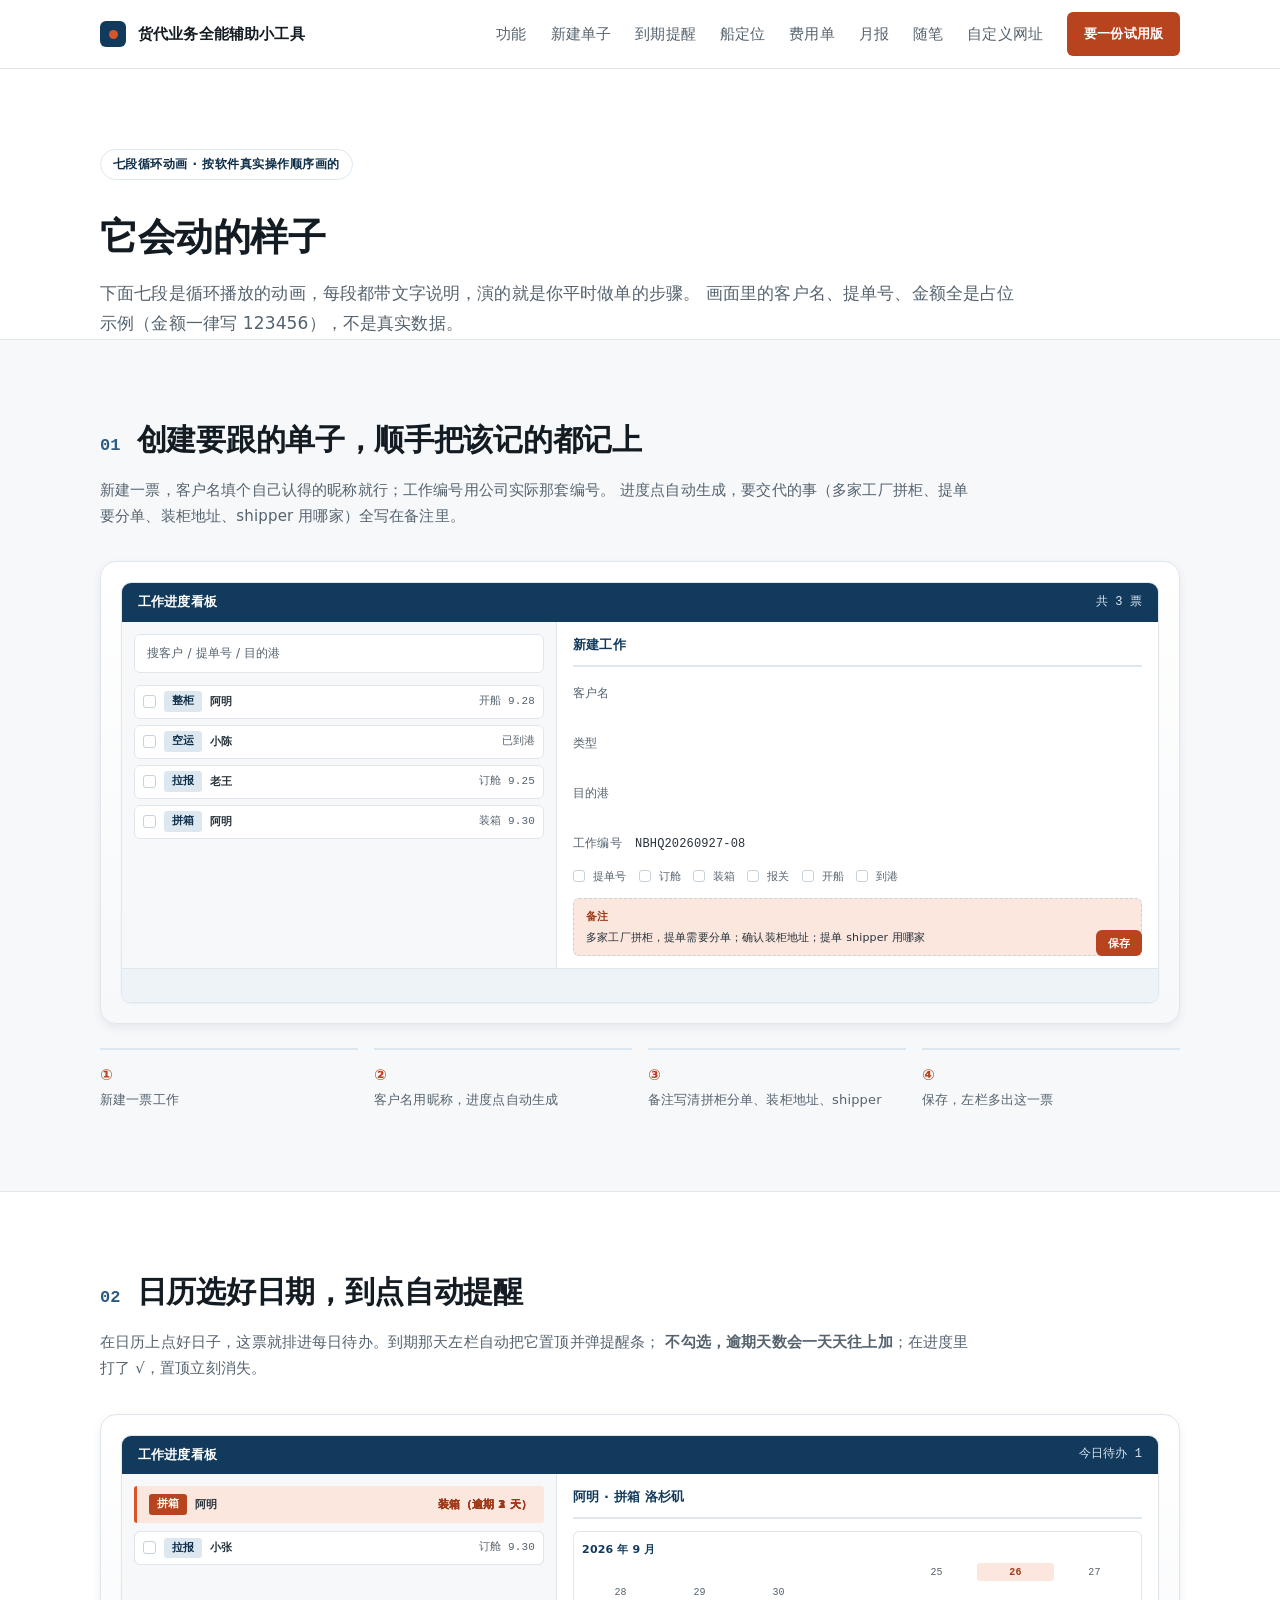
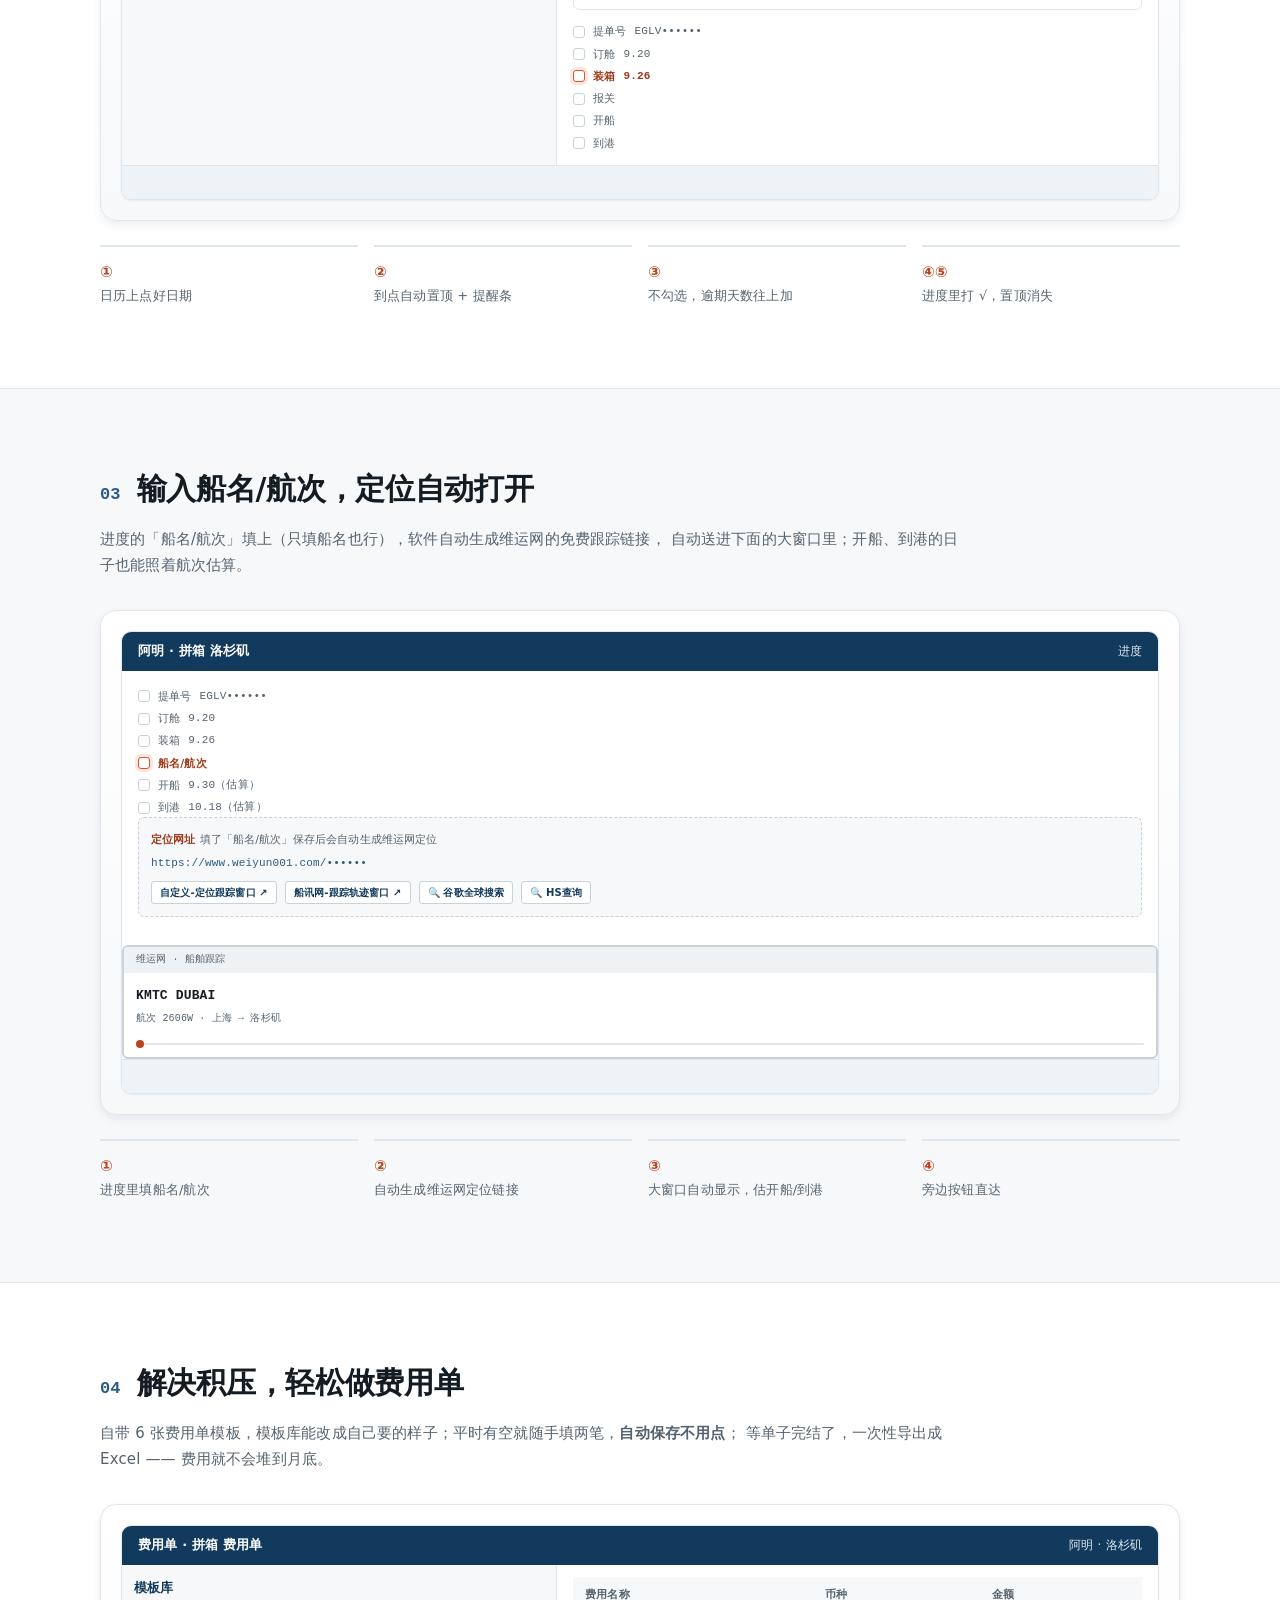
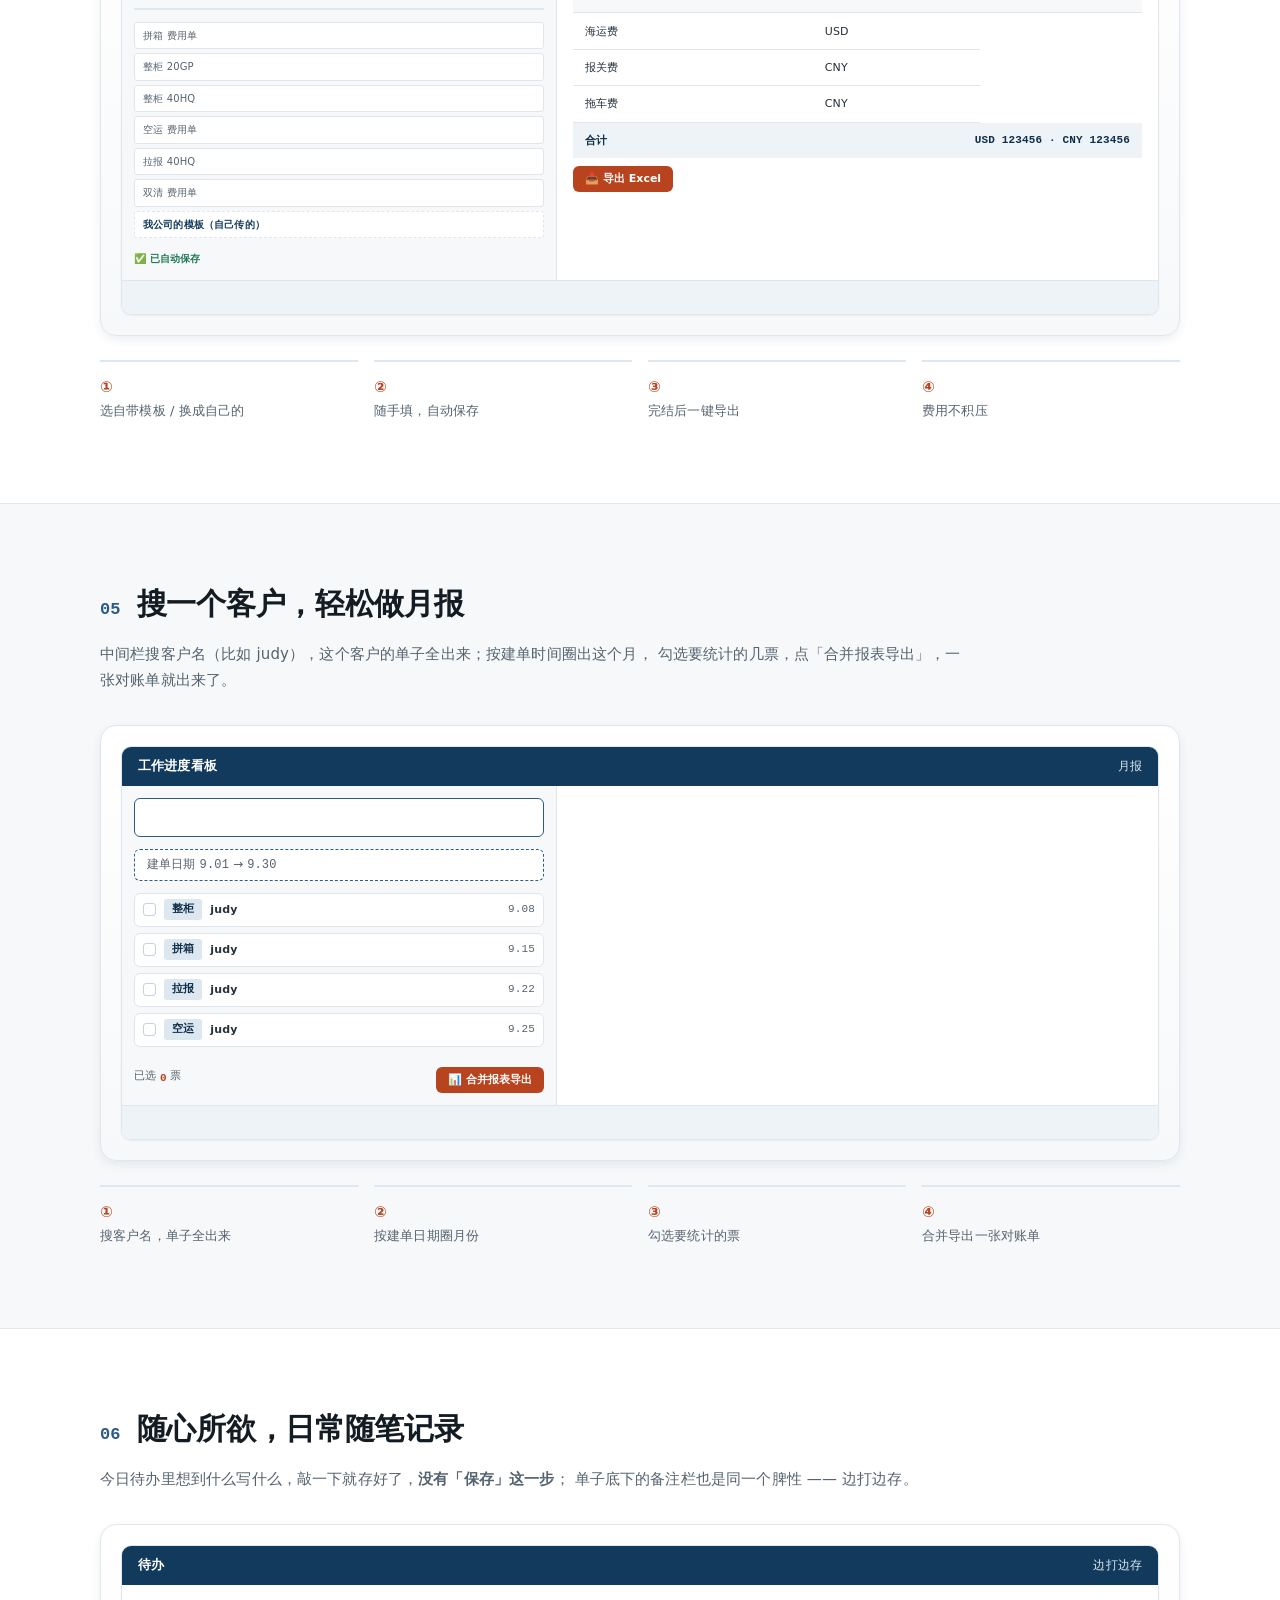
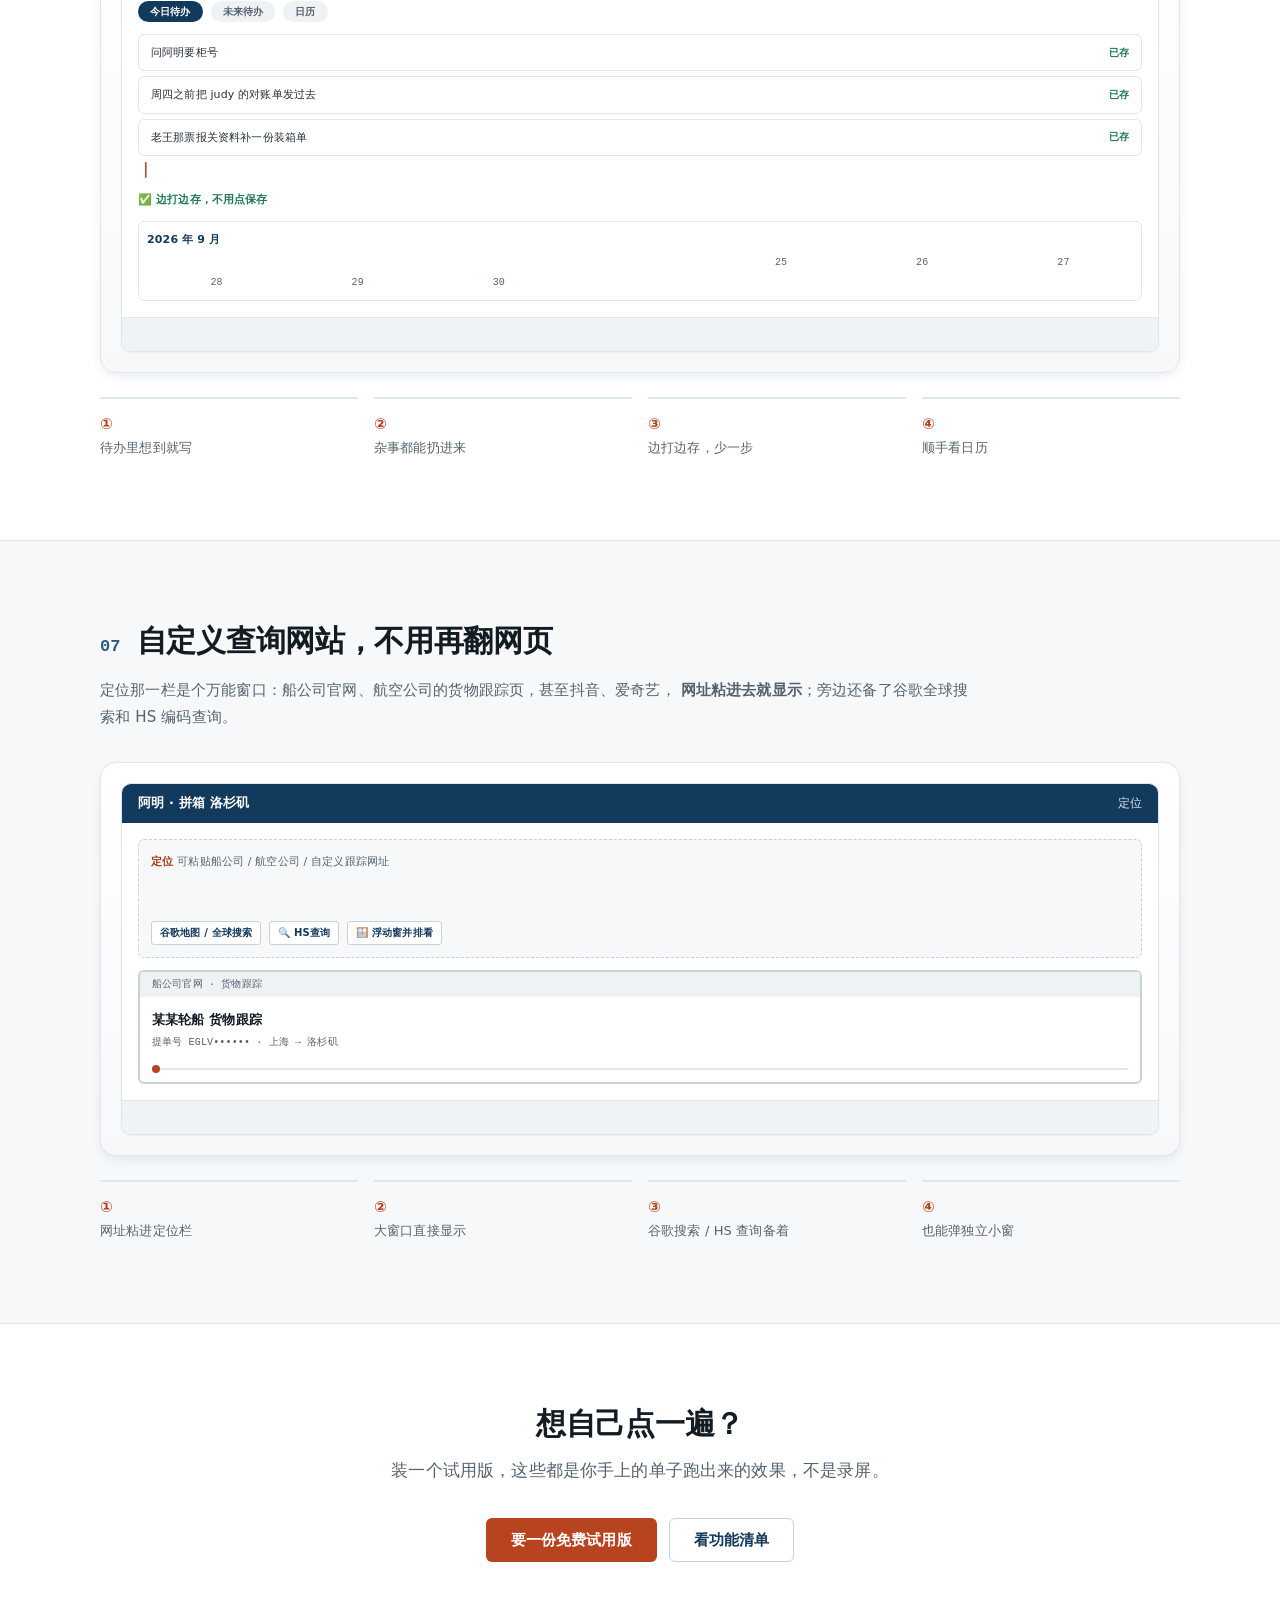
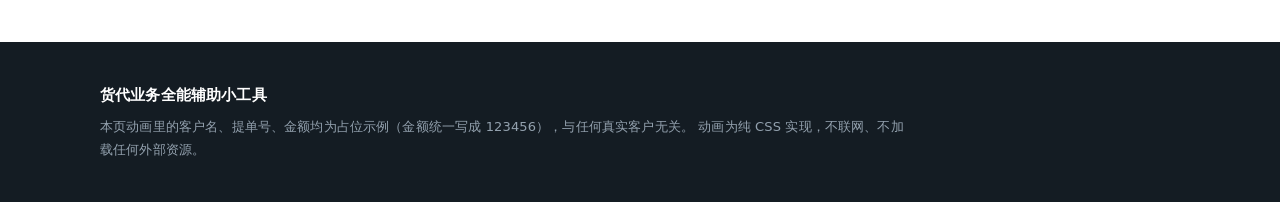
==== demos.html @ 2e8fee29 "deploy: 更新宣传官网" ====
<!DOCTYPE html>
<html lang="zh-CN">
<head>
<meta charset="UTF-8">
<meta name="viewport" content="width=device-width, initial-scale=1">
<title>动态演示 — 货代业务全能辅助小工具</title>
<meta name="description" content="七段循环动画演示：新建单子与备注、日历到期提醒与置顶打钩、船舶定位、费用单与模板库、按客户做月报对账单、日常随笔待办、自定义查询网址。">
<link rel="icon" href="data:image/svg+xml,%3Csvg xmlns='http://www.w3.org/2000/svg' viewBox='0 0 32 32'%3E%3Crect width='32' height='32' rx='7' fill='%23123A5C'/%3E%3Ccircle cx='16' cy='16' r='5' fill='%23D8552B'/%3E%3C/svg%3E">
<link rel="stylesheet" href="./assets/style.css">
<link rel="stylesheet" href="./assets/demos.css">
</head>
<body>

<a class="skip-link" href="#main">跳到主要内容</a>

<header class="topbar">
  <div class="wrap topbar__inner">
    <a class="brand" href="./index.html">
      <span class="brand__mark" aria-hidden="true"></span>
      <span class="brand__name">货代业务全能辅助小工具</span>
    </a>
    <nav class="nav" aria-label="页面导航">
      <a href="./index.html#features">功能</a>
      <a href="#d1">新建单子</a>
      <a href="#d2">到期提醒</a>
      <a href="#d3">船定位</a>
      <a href="#d4">费用单</a>
      <a href="#d5">月报</a>
      <a href="#d6">随笔</a>
      <a href="#d7">自定义网址</a>
    </nav>
    <a class="btn btn--primary btn--sm" href="./index.html#contact">要一份试用版</a>
  </div>
</header>

<main id="main">

  <section class="section demo-head">
    <div class="wrap">
      <p class="eyebrow">七段循环动画 · 按软件真实操作顺序画的</p>
      <h1 class="demo-head__title">它会动的样子</h1>
      <p class="demo-head__lead">
        下面七段是循环播放的动画，每段都带文字说明，演的就是你平时做单的步骤。
        画面里的客户名、提单号、金额全是占位示例（金额一律写 123456），不是真实数据。
      </p>
    </div>
  </section>

  <!-- ============ 01 新建单子 + 备注 ============ -->
  <section class="section section--tint" id="d1">
    <div class="wrap">
      <figure class="demo">
        <figcaption class="demo__cap">
          <span class="demo__no num">01</span>
          <h2 class="demo__title">创建要跟的单子，顺手把该记的都记上</h2>
        </figcaption>
        <p class="demo__lead">
          新建一票，客户名填个自己认得的昵称就行；工作编号用公司实际那套编号。
          进度点自动生成，要交代的事（多家工厂拼柜、提单要分单、装柜地址、shipper 用哪家）全写在备注里。
        </p>

        <div class="demo__stage">
          <div class="dm">
            <div class="dm__bar"><span>工作进度看板</span><span class="dm__count num">共 3 票</span></div>
            <div class="dm__panes">
              <div class="dm__L">
                <div class="dm__search">搜客户 / 提单号 / 目的港</div>
                <ul class="dm__list">
                  <li class="rw"><span class="rw__box"></span><span class="chip chip--type">整柜</span><span class="rw__name">阿明</span><span class="rw__right">开船 9.28</span></li>
                  <li class="rw"><span class="rw__box"></span><span class="chip chip--type">空运</span><span class="rw__name">小陈</span><span class="rw__right">已到港</span></li>
                  <li class="rw"><span class="rw__box"></span><span class="chip chip--type">拉报</span><span class="rw__name">老王</span><span class="rw__right">订舱 9.25</span></li>
                  <li class="rw rw--new"><span class="rw__box"></span><span class="chip chip--type">拼箱</span><span class="rw__name">阿明</span><span class="rw__right">装箱 9.30</span></li>
                </ul>
              </div>
              <div class="dm__R">
                <div class="dm__panehead">新建工作</div>
                <div class="dm__kv"><i>客户名</i><span class="typed typed--a">阿明</span></div>
                <div class="dm__kv"><i>类型</i><span class="typed typed--b">拼箱</span></div>
                <div class="dm__kv"><i>目的港</i><span class="typed typed--c">洛杉矶</span></div>
                <div class="dm__kv"><i>工作编号</i><span class="num">NBHQ20260927-08</span></div>
                <div class="dm__stages">
                  <span class="st">提单号</span><span class="st">订舱</span><span class="st">装箱</span>
                  <span class="st">报关</span><span class="st">开船</span><span class="st">到港</span>
                </div>
                <div class="dm__remark">
                  <span class="dm__rlabel">备注</span>
                  <p class="dm__rtext">多家工厂拼柜，提单需要分单；确认装柜地址；提单 shipper 用哪家</p>
                </div>
                <button class="dm__btn dm__btn--save" type="button">保存</button>
              </div>
            </div>
            <div class="dmcap">
              <span class="dmcap__i cap-a">① 点「新建工作」，右栏出表单</span>
              <span class="dmcap__i cap-b">② 客户名填昵称就行，类型、目的港填上</span>
              <span class="dmcap__i cap-c">③ 该交代的写在备注里：拼柜要分单、装柜地址、shipper 用哪家</span>
              <span class="dmcap__i cap-d">④ 保存 → 左栏立刻多出这一票</span>
            </div>
          </div>
        </div>

        <ol class="demo__steps">
          <li><b>①</b> 新建一票工作</li>
          <li><b>②</b> 客户名用昵称，进度点自动生成</li>
          <li><b>③</b> 备注写清拼柜分单、装柜地址、shipper</li>
          <li><b>④</b> 保存，左栏多出这一票</li>
        </ol>
      </figure>
    </div>
  </section>

  <!-- ============ 02 日历到期提醒 → 置顶 → 打钩消失 ============ -->
  <section class="section" id="d2">
    <div class="wrap">
      <figure class="demo">
        <figcaption class="demo__cap">
          <span class="demo__no num">02</span>
          <h2 class="demo__title">日历选好日期，到点自动提醒</h2>
        </figcaption>
        <p class="demo__lead">
          在日历上点好日子，这票就排进每日待办。到期那天左栏自动把它置顶并弹提醒条；
          <b>不勾选，逾期天数会一天天往上加</b>；在进度里打了 √，置顶立刻消失。
        </p>

        <div class="demo__stage">
          <div class="dm">
            <div class="dm__bar"><span>工作进度看板</span><span class="dm__count num">今日待办 1</span></div>
            <div class="dm__panes">
              <div class="dm__L">
                <div class="alertbar">
                  <span class="chip chip--warn">拼箱</span>
                  <span class="alertbar__name">阿明</span>
                  <span class="alertbar__stage"><span class="ovdwrap"><span class="ovd ovd--1">装箱（逾期 1 天）</span><span class="ovd ovd--2">装箱（逾期 2 天）</span><span class="ovd ovd--3">装箱（逾期 3 天）</span></span></span>
                </div>
                <ul class="dm__list dm__list--pin">
                  <li class="rw rw--pin"><span class="rw__box"><i class="rw__tick"></i></span><span class="chip chip--type">拼箱</span><span class="rw__name">阿明</span><span class="rw__right">装箱 <span class="num">9.26</span></span></li>
                  <li class="rw rw--a"><span class="rw__box"></span><span class="chip chip--type">整柜</span><span class="rw__name">小陈</span><span class="rw__right">开船 9.28</span></li>
                  <li class="rw rw--b"><span class="rw__box"></span><span class="chip chip--type">空运</span><span class="rw__name">老王</span><span class="rw__right">已到港</span></li>
                  <li class="rw rw--c"><span class="rw__box"></span><span class="chip chip--type">拉报</span><span class="rw__name">小张</span><span class="rw__right">订舱 9.30</span></li>
                </ul>
              </div>
              <div class="dm__R">
                <div class="dm__panehead">阿明 · 拼箱 洛杉矶</div>
                <div class="dm__cal">
                  <div class="dm__calhead">2026 年 9 月</div>
                  <div class="dm__calgrid">
                    <span></span><span></span><span></span><span></span><span>25</span><span>26</span><span>27</span>
                    <span>28</span><span>29</span><span>30</span><span></span><span></span><span></span><span></span>
                  </div>
                </div>
                <ul class="dm__stages dm__stages--v">
                  <li class="st">提单号 <span class="num">EGLV••••••</span></li>
                  <li class="st">订舱 <span class="num">9.20</span></li>
                  <li class="st st--pick">装箱 <span class="num">9.26</span></li>
                  <li class="st">报关</li>
                  <li class="st">开船</li>
                  <li class="st">到港</li>
                </ul>
              </div>
            </div>
            <div class="dmcap">
              <span class="dmcap__i cap-a">① 日历上点好「装箱」的日子</span>
              <span class="dmcap__i cap-b">② 到期那天：左栏自动置顶，顶部弹提醒条</span>
              <span class="dmcap__i cap-c">③ 不勾选的话，逾期天数一天天往上加：1 天 → 2 天 → 3 天</span>
              <span class="dmcap__i cap-d">④ 做完去进度里打 √，确认完成</span>
              <span class="dmcap__i cap-e">⑤ 打完 √，左栏的置顶和提醒条一起消失</span>
            </div>
          </div>
        </div>

        <ol class="demo__steps">
          <li><b>①</b> 日历上点好日期</li>
          <li><b>②</b> 到点自动置顶 + 提醒条</li>
          <li><b>③</b> 不勾选，逾期天数往上加</li>
          <li><b>④⑤</b> 进度里打 √，置顶消失</li>
        </ol>
      </figure>
    </div>
  </section>

  <!-- ============ 03 看船定位 ============ -->
  <section class="section section--tint" id="d3">
    <div class="wrap">
      <figure class="demo">
        <figcaption class="demo__cap">
          <span class="demo__no num">03</span>
          <h2 class="demo__title">输入船名/航次，定位自动打开</h2>
        </figcaption>
        <p class="demo__lead">
          进度的「船名/航次」填上（只填船名也行），软件自动生成维运网的免费跟踪链接，
          自动送进下面的大窗口里；开船、到港的日子也能照着航次估算。
        </p>

        <div class="demo__stage">
          <div class="dm">
            <div class="dm__bar"><span>阿明 · 拼箱 洛杉矶</span><span class="dm__count">进度</span></div>
            <div class="dm__R dm__R--full">
              <ul class="dm__stages dm__stages--v">
                <li class="st">提单号 <span class="num">EGLV••••••</span></li>
                <li class="st">订舱 <span class="num">9.20</span></li>
                <li class="st">装箱 <span class="num">9.26</span></li>
                <li class="st st--pick">船名/航次 <span class="typed typed--ship">KMTC DUBAI/2606W</span></li>
                <li class="st">开船 <span class="num num--est">9.30（估算）</span></li>
                <li class="st">到港 <span class="num num--est">10.18（估算）</span></li>
              </ul>
              <div class="dm__locate">
                <span class="dm__rlabel">定位网址 <i>填了「船名/航次」保存后会自动生成维运网定位</i></span>
                <p class="dm__url num">https://www.weiyun001.com/••••••</p>
                <div class="dm__btns">
                  <span class="dm__btn2">自定义-定位跟踪窗口 ↗</span>
                  <span class="dm__btn2">船讯网-跟踪轨迹窗口 ↗</span>
                  <span class="dm__btn2">🔍 谷歌全球搜索</span>
                  <span class="dm__btn2">🔍 HS查询</span>
                </div>
              </div>
            </div>
            <div class="dm__frame">
              <div class="dm__framehead num">维运网 · 船舶跟踪</div>
              <div class="dm__ship">
                <p class="dm__shipname num">KMTC DUBAI</p>
                <p class="dm__shipvoy num">航次 2606W · 上海 → 洛杉矶</p>
                <div class="dm__line"><span class="dm__dot"></span></div>
              </div>
            </div>
            <div class="dmcap">
              <span class="dmcap__i cap-a">① 进度里填「船名/航次」，只填船名也行</span>
              <span class="dmcap__i cap-b">② 保存后自动生成维运网的免费跟踪链接</span>
              <span class="dmcap__i cap-c">③ 自动显示到下面的大窗口，开船/到港日子照着估算</span>
              <span class="dmcap__i cap-d">④ 旁边还有四个按钮直达</span>
            </div>
          </div>
        </div>

        <ol class="demo__steps">
          <li><b>①</b> 进度里填船名/航次</li>
          <li><b>②</b> 自动生成维运网定位链接</li>
          <li><b>③</b> 大窗口自动显示，估开船/到港</li>
          <li><b>④</b> 旁边按钮直达</li>
        </ol>
      </figure>
    </div>
  </section>

  <!-- ============ 04 做费用单 ============ -->
  <section class="section" id="d4">
    <div class="wrap">
      <figure class="demo">
        <figcaption class="demo__cap">
          <span class="demo__no num">04</span>
          <h2 class="demo__title">解决积压，轻松做费用单</h2>
        </figcaption>
        <p class="demo__lead">
          自带 6 张费用单模板，模板库能改成自己要的样子；平时有空就随手填两笔，<b>自动保存不用点</b>；
          等单子完结了，一次性导出成 Excel —— 费用就不会堆到月底。
        </p>

        <div class="demo__stage">
          <div class="dm">
            <div class="dm__bar"><span>费用单 · 拼箱 费用单</span><span class="dm__count">阿明 · 洛杉矶</span></div>
            <div class="dm__panes">
              <div class="dm__L">
                <div class="dm__panehead">模板库</div>
                <ul class="dm__tpl">
                  <li class="tp">拼箱 费用单</li>
                  <li class="tp">整柜 20GP</li>
                  <li class="tp">整柜 40HQ</li>
                  <li class="tp">空运 费用单</li>
                  <li class="tp">拉报 40HQ</li>
                  <li class="tp">双清 费用单</li>
                  <li class="tp tp--own">我公司的模板（自己传的）</li>
                </ul>
                <div class="dm__autosave">✅ 已自动保存</div>
              </div>
              <div class="dm__R">
                <table class="dm__tbl">
                  <thead><tr><th scope="col">费用名称</th><th scope="col">币种</th><th scope="col">金额</th></tr></thead>
                  <tbody>
                    <tr class="er er--1"><td>海运费</td><td>USD</td><td class="num er__amt">123456</td></tr>
                    <tr class="er er--2"><td>报关费</td><td>CNY</td><td class="num er__amt">123456</td></tr>
                    <tr class="er er--3"><td>拖车费</td><td>CNY</td><td class="num er__amt">123456</td></tr>
                  </tbody>
                </table>
                <div class="dm__sum"><span>合计</span><span class="num">USD 123456 · CNY 123456</span></div>
                <button class="dm__btn dm__btn--exp" type="button">📥 导出 Excel</button>
              </div>
            </div>
            <div class="dmcap">
              <span class="dmcap__i cap-a">① 挑一张模板（也能把自己公司的传成模板）</span>
              <span class="dmcap__i cap-b">② 有空就填两笔，边填边自动保存，不用点保存</span>
              <span class="dmcap__i cap-c">③ 单子完结，点「导出 Excel」</span>
              <span class="dmcap__i cap-d">④ 一次清掉积压，不用堆到月底</span>
            </div>
          </div>
        </div>

        <ol class="demo__steps">
          <li><b>①</b> 选自带模板 / 换成自己的</li>
          <li><b>②</b> 随手填，自动保存</li>
          <li><b>③</b> 完结后一键导出</li>
          <li><b>④</b> 费用不积压</li>
        </ol>
      </figure>
    </div>
  </section>

  <!-- ============ 05 月报 / 合并对账单 ============ -->
  <section class="section section--tint" id="d5">
    <div class="wrap">
      <figure class="demo demo--wide">
        <figcaption class="demo__cap">
          <span class="demo__no num">05</span>
          <h2 class="demo__title">搜一个客户，轻松做月报</h2>
        </figcaption>
        <p class="demo__lead">
          中间栏搜客户名（比如 judy），这个客户的单子全出来；按建单时间圈出这个月，
          勾选要统计的几票，点「合并报表导出」，一张对账单就出来了。
        </p>

        <div class="demo__stage">
          <div class="dm">
            <div class="dm__bar"><span>工作进度看板</span><span class="dm__count">月报</span></div>
            <div class="dm__panes">
              <div class="dm__L">
                <div class="dm__search dm__search--on"><span class="typed typed--q">judy</span></div>
                <div class="dm__drange">建单日期 <span class="num">9.01</span> → <span class="num">9.30</span></div>
                <ul class="dm__list">
                  <li class="rw rw--s1"><span class="rw__box"><i class="rw__tick"></i></span><span class="chip chip--type">整柜</span><span class="rw__name">judy</span><span class="rw__right">9.08</span></li>
                  <li class="rw rw--s2"><span class="rw__box"><i class="rw__tick"></i></span><span class="chip chip--type">拼箱</span><span class="rw__name">judy</span><span class="rw__right">9.15</span></li>
                  <li class="rw rw--s3"><span class="rw__box"><i class="rw__tick"></i></span><span class="chip chip--type">拉报</span><span class="rw__name">judy</span><span class="rw__right">9.22</span></li>
                  <li class="rw rw--s4"><span class="rw__box"></span><span class="chip chip--type">空运</span><span class="rw__name">judy</span><span class="rw__right">9.25</span></li>
                </ul>
                <div class="dm__toolbar">
                  <span class="dm__picked">已选 <b class="counter"><b class="counter__track"><i>0</i><i>1</i><i>2</i><i>3</i></b></b> 票</span>
                  <button class="dm__btn dm__btn--rep" type="button">📊 合并报表导出</button>
                </div>
              </div>
              <div class="dm__R">
                <div class="rdoc">
                  <div class="rdoc__fit">
                    <p class="rdoc__title">对账单</p>
                    <table class="rdoc__tbl">
                      <thead>
                        <tr>
                          <th scope="col">工作编号</th><th scope="col">客户名</th><th scope="col">目的港</th>
                          <th scope="col">柜型</th><th scope="col">提单号</th><th scope="col">USD运费</th><th scope="col">RMB运费</th><th scope="col">开船日</th>
                        </tr>
                      </thead>
                      <tbody>
                        <tr><td class="num">NBHQ20260908</td><td>judy</td><td>洛杉矶</td><td>40HQ</td><td class="num">COSU••••</td><td class="num">123456</td><td class="num">—</td><td class="num">9.20</td></tr>
                        <tr><td class="num">NBHQ20260915</td><td>judy</td><td>汉堡</td><td>拼箱</td><td class="num">EGLV••••</td><td class="num">123456</td><td class="num">—</td><td class="num">9.26</td></tr>
                        <tr><td class="num">NBHQ20260922</td><td>judy</td><td>圣彼得堡</td><td>20GP</td><td class="num">MSCU••••</td><td class="num">—</td><td class="num">123456</td><td class="num">9.30</td></tr>
                        <tr class="rdoc__sum"><td></td><td></td><td></td><td></td><td>合计</td><td class="num">246912</td><td class="num">123456</td><td></td></tr>
                      </tbody>
                    </table>
                    <p class="rdoc__file num">对账单-20260930.xlsx</p>
                  </div>
                </div>
              </div>
            </div>
            <div class="dmcap">
              <span class="dmcap__i cap-a">① 中间栏搜客户名（judy），单子全出来</span>
              <span class="dmcap__i cap-b">② 用「建单日期」圈出这个月</span>
              <span class="dmcap__i cap-c">③ 勾选要统计的几票，右上角计数跟着变</span>
              <span class="dmcap__i cap-d">④ 点「合并报表导出」，对账单直接生成</span>
            </div>
          </div>
        </div>

        <ol class="demo__steps">
          <li><b>①</b> 搜客户名，单子全出来</li>
          <li><b>②</b> 按建单日期圈月份</li>
          <li><b>③</b> 勾选要统计的票</li>
          <li><b>④</b> 合并导出一张对账单</li>
        </ol>
      </figure>
    </div>
  </section>

  <!-- ============ 06 日常随笔 ============ -->
  <section class="section" id="d6">
    <div class="wrap">
      <figure class="demo">
        <figcaption class="demo__cap">
          <span class="demo__no num">06</span>
          <h2 class="demo__title">随心所欲，日常随笔记录</h2>
        </figcaption>
        <p class="demo__lead">
          今日待办里想到什么写什么，敲一下就存好了，<b>没有「保存」这一步</b>；
          单子底下的备注栏也是同一个脾性 —— 边打边存。
        </p>

        <div class="demo__stage">
          <div class="dm">
            <div class="dm__bar"><span>待办</span><span class="dm__count">边打边存</span></div>
            <div class="dm__R dm__R--full">
              <div class="dm__tabs">
                <span class="tb tb--on">今日待办</span><span class="tb">未来待办</span><span class="tb">日历</span>
              </div>
              <ul class="dm__todos">
                <li class="td td--1">问阿明要柜号 <span class="td__ok">已存</span></li>
                <li class="td td--2">周四之前把 judy 的对账单发过去 <span class="td__ok">已存</span></li>
                <li class="td td--3">老王那票报关资料补一份装箱单 <span class="td__ok">已存</span></li>
              </ul>
              <div class="dm__cursor">｜</div>
              <div class="dm__savehint">✅ 边打边存，不用点保存</div>
              <div class="dm__cal2">
                <div class="dm__calhead">2026 年 9 月</div>
                <div class="dm__calgrid">
                  <span></span><span></span><span></span><span></span><span>25</span><span>26</span><span>27</span>
                  <span>28</span><span>29</span><span>30</span><span></span><span></span><span></span><span></span>
                </div>
              </div>
            </div>
            <div class="dmcap">
              <span class="dmcap__i cap-a">① 今日待办里敲进第一件事</span>
              <span class="dmcap__i cap-b">② 想到就接着加，杂事都扔进来</span>
              <span class="dmcap__i cap-c">③ 边打边存，没有「保存」这一步</span>
              <span class="dmcap__i cap-d">④ 换到日历看看这周排得满不满</span>
            </div>
          </div>
        </div>

        <ol class="demo__steps">
          <li><b>①</b> 待办里想到就写</li>
          <li><b>②</b> 杂事都能扔进来</li>
          <li><b>③</b> 边打边存，少一步</li>
          <li><b>④</b> 顺手看日历</li>
        </ol>
      </figure>
    </div>
  </section>

  <!-- ============ 07 自定义查询网址 ============ -->
  <section class="section section--tint" id="d7">
    <div class="wrap">
      <figure class="demo">
        <figcaption class="demo__cap">
          <span class="demo__no num">07</span>
          <h2 class="demo__title">自定义查询网站，不用再翻网页</h2>
        </figcaption>
        <p class="demo__lead">
          定位那一栏是个万能窗口：船公司官网、航空公司的货物跟踪页，甚至抖音、爱奇艺，
          <b>网址粘进去就显示</b>；旁边还备了谷歌全球搜索和 HS 编码查询。
        </p>

        <div class="demo__stage">
          <div class="dm">
            <div class="dm__bar"><span>阿明 · 拼箱 洛杉矶</span><span class="dm__count">定位</span></div>
            <div class="dm__R dm__R--full">
              <div class="dm__locate">
                <span class="dm__rlabel">定位 <i>可粘贴船公司 / 航空公司 / 自定义跟踪网址</i></span>
                <p class="dm__url num"><span class="typed typed--url">https://www.xxx-line.com/track</span></p>
                <div class="dm__btns">
                  <span class="dm__btn2">谷歌地图 / 全球搜索</span>
                  <span class="dm__btn2">🔍 HS查询</span>
                  <span class="dm__btn2 dm__btn2--press">🪟 浮动窗并排看</span>
                </div>
              </div>
              <div class="dm__frame">
                <div class="dm__framehead num">船公司官网 · 货物跟踪</div>
                <div class="dm__ship">
                  <p class="dm__shipname">某某轮船 货物跟踪</p>
                  <p class="dm__shipvoy num">提单号 EGLV•••••• · 上海 → 洛杉矶</p>
                  <div class="dm__line"><span class="dm__dot"></span></div>
                </div>
              </div>
            </div>
            <div class="dmcap">
              <span class="dmcap__i cap-a">① 定位栏里粘一个网址，什么都行</span>
              <span class="dmcap__i cap-b">② 下面的大窗口立刻显示，不用再去翻网页</span>
              <span class="dmcap__i cap-c">③ 还备着谷歌搜索和 HS 编码查询</span>
              <span class="dmcap__i cap-d">④ 要并排看就弹成独立小窗</span>
            </div>
          </div>
        </div>

        <ol class="demo__steps">
          <li><b>①</b> 网址粘进定位栏</li>
          <li><b>②</b> 大窗口直接显示</li>
          <li><b>③</b> 谷歌搜索 / HS 查询备着</li>
          <li><b>④</b> 也能弹独立小窗</li>
        </ol>
      </figure>
    </div>
  </section>

  <section class="section">
    <div class="wrap demo-foot">
      <h2 class="section__title">想自己点一遍？</h2>
      <p class="section__sub">装一个试用版，这些都是你手上的单子跑出来的效果，不是录屏。</p>
      <p class="demo-foot__actions">
        <a class="btn btn--primary" href="./index.html#contact">要一份免费试用版</a>
        <a class="btn btn--ghost" href="./index.html">看功能清单</a>
      </p>
    </div>
  </section>

</main>

<footer class="footer">
  <div class="wrap footer__inner">
    <p class="footer__name">货代业务全能辅助小工具</p>
    <p class="footer__note">
      本页动画里的客户名、提单号、金额均为占位示例（金额统一写成 123456），与任何真实客户无关。
      动画为纯 CSS 实现，不联网、不加载任何外部资源。
    </p>
  </div>
</footer>

</body>
</html>
---- assets/style.css ----
/* ============================================================
   货代业务全能辅助小工具 — 宣传单页样式
   设计方向：海图靛蓝 + 航标橙。记忆点＝单据的等宽编号 + 进度点轨道。
   零外部依赖：不引 webfont、不引 CDN，丢到任何静态托管都能跑。
   ============================================================ */

:root {
  /* === 色彩 === */
  --color-primary:      #123A5C;   /* 深海靛：主色 */
  --color-primary-600:  #0E2E49;
  --color-primary-400:  #2C5C84;
  --color-primary-100:  #DCE7EF;
  --color-primary-50:   #EEF3F8;

  --color-accent:       #B8431F;   /* 航标橙（按钮底色，够深以保证白字可读） */
  --color-accent-600:   #9E3919;
  --color-accent-bright:#D8552B;   /* 亮一档，用于描边/小标签 */
  --color-accent-100:   #FBE7DE;

  --color-ok:           #1F7A52;
  --color-ok-100:       #DCEFE5;

  --color-gray-50:      #F7F8FA;
  --color-gray-100:     #EFF2F5;
  --color-gray-200:     #E0E6EC;
  --color-gray-300:     #C7D2DB;
  --color-gray-400:     #93A1AE;
  --color-gray-600:     #55636F;
  --color-gray-800:     #26313A;
  --color-gray-900:     #141C23;
  --color-white:        #FFFFFF;

  /* === 字体 === */
  --font-body: "PingFang SC", "Microsoft YaHei", "Noto Sans SC", "Hiragino Sans GB",
               system-ui, -apple-system, "Segoe UI", sans-serif;
  --font-num:  ui-monospace, "Consolas", "SFMono-Regular", "Courier New", monospace;

  /* === 字号（16px 基准） === */
  --text-xs:   12px;
  --text-sm:   13px;
  --text-base: 15px;
  --text-lg:   17px;
  --text-xl:   20px;
  --text-2xl:  24px;
  --text-3xl:  30px;
  --text-4xl:  38px;
  --text-5xl:  46px;

  /* === 间距（4px 网格） === */
  --space-1:  4px;
  --space-2:  8px;
  --space-3:  12px;
  --space-4:  16px;
  --space-5:  20px;
  --space-6:  24px;
  --space-8:  32px;
  --space-10: 40px;
  --space-12: 48px;
  --space-16: 64px;
  --space-20: 80px;

  /* === 圆角 === */
  --radius-sm: 3px;
  --radius-md: 6px;
  --radius-lg: 10px;
  --radius-xl: 16px;

  /* === 阴影 === */
  --shadow-sm: 0 1px 2px rgba(18, 58, 92, 0.06);
  --shadow-md: 0 4px 10px rgba(18, 58, 92, 0.08);
  --shadow-lg: 0 16px 40px rgba(18, 58, 92, 0.14);

  /* === 版心 === */
  --wrap: 1120px;
  --wrap-pad: var(--space-5);
}

/* ============================ 基础 ============================ */
*, *::before, *::after { box-sizing: border-box; }

html { scroll-behavior: smooth; -webkit-text-size-adjust: 100%; }

body {
  margin: 0;
  background: var(--color-white);
  color: var(--color-gray-800);
  font-family: var(--font-body);
  font-size: var(--text-base);
  line-height: 1.75;
  letter-spacing: 0.01em;
}

h1, h2, h3 { margin: 0; font-weight: 800; letter-spacing: -0.01em; line-height: 1.35; }
p { margin: 0; }
ul, ol { margin: 0; padding: 0; list-style: none; }

a { color: var(--color-primary-400); text-decoration-thickness: 1px; text-underline-offset: 3px; }
a:hover { color: var(--color-primary); }

:focus-visible {
  outline: 2px solid var(--color-accent-bright);
  outline-offset: 2px;
  border-radius: var(--radius-sm);
}

.num { font-family: var(--font-num); font-variant-numeric: tabular-nums; }

.wrap { width: 100%; max-width: var(--wrap); margin: 0 auto; padding: 0 var(--wrap-pad); }

.skip-link {
  position: absolute; left: -9999px; top: 0; z-index: 100;
  background: var(--color-primary); color: var(--color-white);
  padding: var(--space-3) var(--space-4); border-radius: 0 0 var(--radius-md) 0;
}
.skip-link:focus { left: 0; }

/* ============================ 顶栏 ============================ */
.topbar {
  position: sticky; top: 0; z-index: 50;
  background: rgba(255, 255, 255, 0.92);
  backdrop-filter: blur(10px);
  border-bottom: 1px solid var(--color-gray-200);
}
.topbar__inner {
  display: flex; align-items: center; gap: var(--space-6);
  min-height: 68px;
}

.brand { display: flex; align-items: center; gap: var(--space-3); min-height: 44px; text-decoration: none; }
.brand__mark {
  width: 26px; height: 26px; flex: none;
  border-radius: var(--radius-md);
  background: var(--color-primary);
  position: relative;
}
.brand__mark::after {
  content: ""; position: absolute; inset: 0; margin: auto;
  width: 9px; height: 9px; border-radius: 50%;
  background: var(--color-accent-bright);
}
.brand__name {
  color: var(--color-gray-900);
  font-size: var(--text-base); font-weight: 800; white-space: nowrap;
}

.nav { display: flex; gap: var(--space-6); margin-left: auto; }
.nav a {
  color: var(--color-gray-600); text-decoration: none;
  font-size: var(--text-base); line-height: 44px;
}
.nav a:hover { color: var(--color-primary); }

/* ============================ 按钮 ============================ */
.btn {
  display: inline-flex; align-items: center; justify-content: center;
  min-height: 44px; padding: 0 var(--space-6);
  border: 1px solid transparent; border-radius: var(--radius-md);
  font-family: inherit; font-size: var(--text-base); font-weight: 700;
  text-decoration: none; cursor: pointer;
  transition: background-color .16s ease, border-color .16s ease, color .16s ease, transform .16s ease;
}
.btn--primary { background: var(--color-accent); color: var(--color-white); }
.btn--primary:hover { background: var(--color-accent-600); color: var(--color-white); transform: translateY(-1px); }
.btn--ghost {
  background: var(--color-white); color: var(--color-primary);
  border-color: var(--color-gray-300);
}
.btn--ghost:hover { border-color: var(--color-primary-400); color: var(--color-primary); }
.btn--sm { min-height: 44px; padding: 0 var(--space-4); font-size: var(--text-sm); }

/* ============================ 首屏 ============================ */
.hero {
  padding: var(--space-16) 0 var(--space-20);
  background:
    radial-gradient(1100px 460px at 88% -12%, var(--color-primary-50) 0%, rgba(255,255,255,0) 62%),
    linear-gradient(180deg, var(--color-white) 0%, var(--color-gray-50) 100%);
  overflow: hidden;
}
.hero__grid {
  display: grid; grid-template-columns: minmax(0, 1fr) minmax(0, 1.02fr);
  gap: var(--space-12); align-items: center;
}

.eyebrow {
  display: inline-block; margin-bottom: var(--space-5);
  padding: var(--space-1) var(--space-3);
  border: 1px solid var(--color-primary-100); border-radius: var(--radius-full, 999px);
  background: var(--color-white); color: var(--color-primary-600);
  font-size: var(--text-xs); font-weight: 700; letter-spacing: 0.04em;
}

.hero h1 { font-size: var(--text-5xl); color: var(--color-gray-900); }
.hero h1 .hl {
  color: var(--color-accent);
  box-shadow: inset 0 -0.34em 0 var(--color-accent-100);
}

.lead {
  margin-top: var(--space-5);
  max-width: 42em;
  color: var(--color-gray-600);
  font-size: var(--text-lg);
  line-height: 1.85;
}

.hero__actions { display: flex; flex-wrap: wrap; gap: var(--space-3); margin-top: var(--space-8); }

.facts {
  display: flex; flex-wrap: wrap; gap: var(--space-8);
  margin-top: var(--space-10); padding-top: var(--space-6);
  border-top: 1px solid var(--color-gray-200);
}
.facts li { color: var(--color-gray-600); font-size: var(--text-sm); }
.facts b {
  display: block; color: var(--color-primary);
  font-family: var(--font-num); font-size: var(--text-2xl); font-weight: 800; line-height: 1.3;
}

/* ---------- 界面示意 ---------- */
.hero__shot { position: relative; }
.mock {
  background: var(--color-white);
  border: 1px solid var(--color-gray-200);
  border-radius: var(--radius-xl);
  box-shadow: var(--shadow-lg);
  overflow: hidden;
}
.mock__bar {
  display: flex; align-items: center; gap: var(--space-3);
  padding: var(--space-3) var(--space-4);
  background: var(--color-primary);
}
.mock__dots { display: flex; gap: 5px; }
.mock__dots i { width: 8px; height: 8px; border-radius: 50%; background: rgba(255,255,255,0.34); }
.mock__dots i:first-child { background: var(--color-accent-bright); }
.mock__title { color: var(--color-white); font-size: var(--text-sm); font-weight: 700; }

.mock__body { padding: var(--space-4); }

.mock__toolbar { display: flex; gap: var(--space-2); margin-bottom: var(--space-3); }
.mock__field {
  flex: 1; padding: var(--space-2) var(--space-3);
  border: 1px solid var(--color-gray-200); border-radius: var(--radius-md);
  background: var(--color-gray-50); color: var(--color-gray-600); font-size: var(--text-xs);
}
.mock__field--sm { flex: none; }

.mock__alert {
  display: flex; align-items: center; gap: var(--space-2);
  padding: var(--space-2) var(--space-3); margin-bottom: var(--space-3);
  border-left: 3px solid var(--color-accent-bright);
  background: var(--color-accent-100); border-radius: var(--radius-sm);
  font-size: var(--text-xs);
}
.mock__alert-name { font-weight: 700; color: var(--color-gray-800); }
.mock__alert-dest { color: var(--color-gray-600); }
.mock__alert-stage { margin-left: auto; color: var(--color-accent-600); font-weight: 700; }

.chip {
  flex: none; padding: 1px var(--space-2); border-radius: var(--radius-sm);
  font-size: 11px; font-weight: 700; line-height: 1.7;
}
.chip--type { background: var(--color-primary-100); color: var(--color-primary-600); }
.chip--warn { background: var(--color-accent); color: var(--color-white); }

.mock__rows { display: flex; flex-direction: column; gap: var(--space-2); }
.mock__row {
  display: flex; align-items: center; gap: var(--space-2);
  padding: var(--space-3);
  border: 1px solid var(--color-gray-200); border-radius: var(--radius-md);
  font-size: var(--text-xs);
}
.mock__row.is-pinned { border-color: var(--color-accent-bright); background: var(--color-gray-50); }
.mock__row.is-done { opacity: 0.62; }
.pin { width: 0; height: 0; flex: none;
  border-left: 4px solid transparent; border-right: 4px solid transparent;
  border-bottom: 7px solid var(--color-accent-bright); }
.mock__name { font-weight: 700; color: var(--color-gray-800); white-space: nowrap; }
.mock__meta { color: var(--color-gray-600); white-space: nowrap; overflow: hidden; text-overflow: ellipsis; }
.mock__right { margin-left: auto; color: var(--color-gray-600); white-space: nowrap; font-family: var(--font-num); }

.mock__detail {
  margin-top: var(--space-4); padding: var(--space-3);
  background: var(--color-gray-50); border-radius: var(--radius-md);
  border: 1px dashed var(--color-gray-300);
}
.mock__detail-head { font-size: var(--text-xs); font-weight: 700; color: var(--color-primary); margin-bottom: var(--space-2); }
.stages { display: flex; flex-wrap: wrap; gap: var(--space-1) var(--space-4); }
.stages li {
  display: flex; align-items: center; gap: var(--space-2);
  font-size: var(--text-xs); color: var(--color-gray-600);
}
.stages li::before {
  content: ""; width: 13px; height: 13px; flex: none;
  border: 1.5px solid var(--color-gray-300); border-radius: var(--radius-sm);
  background: var(--color-white);
}
.stages li.is-done { color: var(--color-gray-800); }
.stages li.is-done::before {
  background: var(--color-ok); border-color: var(--color-ok);
  /* 打钩：用两条斜线拼出来，避免引外部图标 */
  background-image: linear-gradient(45deg, transparent 44%, var(--color-white) 44%, var(--color-white) 56%, transparent 56%),
                    linear-gradient(-45deg, transparent 44%, var(--color-white) 44%, var(--color-white) 56%, transparent 56%);
}
.stages li.is-now { color: var(--color-accent-600); font-weight: 700; }
.stages li.is-now::before { border-color: var(--color-accent-bright); box-shadow: 0 0 0 3px var(--color-accent-100); }
.stages .num { color: inherit; }

.shipcard {
  position: absolute; right: calc(-1 * var(--space-6)); bottom: calc(-1 * var(--space-8));
  width: 236px; padding: var(--space-4);
  background: var(--color-white);
  border: 1px solid var(--color-gray-200);
  border-left: 3px solid var(--color-ok);
  border-radius: var(--radius-lg);
  box-shadow: var(--shadow-md);
}
.shipcard__name { font-size: var(--text-sm); font-weight: 800; color: var(--color-gray-900); }
.shipcard__voy { font-size: 11px; color: var(--color-gray-600); }
.shipcard__route { margin-top: var(--space-2); font-size: var(--text-sm); font-weight: 700; color: var(--color-primary); }
.shipcard__route span { color: var(--color-accent); }
.shipcard__pos { margin-top: var(--space-1); font-size: 11px; color: var(--color-ok); }

/* ============================ 区块 ============================ */
.section { padding: var(--space-20) 0; }
.section--tint { background: var(--color-gray-50); border-top: 1px solid var(--color-gray-200); border-bottom: 1px solid var(--color-gray-200); }

.section__title { font-size: var(--text-3xl); color: var(--color-gray-900); }
.section__sub { margin-top: var(--space-3); color: var(--color-gray-600); font-size: var(--text-lg); }

/* ---------- 功能卡 ---------- */
.cards {
  display: grid; grid-template-columns: repeat(3, minmax(0, 1fr));
  gap: var(--space-6); margin-top: var(--space-12);
}
.card {
  padding: var(--space-6);
  background: var(--color-white);
  border: 1px solid var(--color-gray-200); border-radius: var(--radius-lg);
  box-shadow: var(--shadow-sm);
  transition: border-color .16s ease, box-shadow .16s ease, transform .16s ease;
}
.card:hover { border-color: var(--color-primary-100); box-shadow: var(--shadow-md); transform: translateY(-2px); }
.card h3 {
  display: flex; align-items: baseline; gap: var(--space-3);
  font-size: var(--text-lg); color: var(--color-primary); margin-bottom: var(--space-3);
}
.card__no { color: var(--color-primary-400); font-size: var(--text-sm); font-weight: 800; }
.card p { color: var(--color-gray-600); font-size: var(--text-base); }
.card__note {
  margin-top: var(--space-3); padding-top: var(--space-3);
  border-top: 1px dashed var(--color-gray-200);
  color: var(--color-gray-600) !important; font-size: var(--text-sm) !important;
}

/* ---------- 三步 ---------- */
.steps {
  display: grid; grid-template-columns: repeat(3, minmax(0, 1fr));
  gap: var(--space-6); margin-top: var(--space-12);
  counter-reset: step;
}
.step {
  position: relative; padding: var(--space-6) var(--space-6) var(--space-6) var(--space-8);
  background: var(--color-white); border: 1px solid var(--color-gray-200);
  border-radius: var(--radius-lg);
}
.step::before {
  counter-increment: step; content: counter(step, decimal-leading-zero);
  position: absolute; left: var(--space-4); top: var(--space-6);
  font-family: var(--font-num); font-size: var(--text-sm); font-weight: 800;
  color: var(--color-accent);
}
.step h3 { font-size: var(--text-lg); color: var(--color-gray-900); margin-bottom: var(--space-2); }
.step p { color: var(--color-gray-600); font-size: var(--text-base); }

/* ---------- 授权说明 ---------- */
.terms {
  display: grid; grid-template-columns: repeat(4, minmax(0, 1fr));
  gap: var(--space-6); margin-top: var(--space-12);
}
.term { padding-top: var(--space-4); border-top: 2px solid var(--color-primary); }
.term h3 { font-size: var(--text-base); color: var(--color-gray-900); margin-bottom: var(--space-2); }
.term p { color: var(--color-gray-600); font-size: var(--text-sm); }
.term b { color: var(--color-accent-600); }

.honest {
  margin-top: var(--space-10); padding: var(--space-5) var(--space-6);
  background: var(--color-primary-50);
  border-left: 3px solid var(--color-primary-400);
  border-radius: var(--radius-md);
  color: var(--color-gray-600); font-size: var(--text-base);
}
.honest b { color: var(--color-primary); }

/* ---------- 真实界面截图 ---------- */
.shots {
  display: grid; grid-template-columns: minmax(0, 1.5fr) minmax(0, 1fr);
  gap: var(--space-6); margin-top: var(--space-10); align-items: start;
}
.shot { margin: 0; }
.shot img {
  display: block; width: 100%; height: auto;
  border: 1px solid var(--color-gray-200); border-radius: var(--radius-lg);
  box-shadow: var(--shadow-md);
  background: var(--color-white);
}
.shot figcaption {
  margin-top: var(--space-3);
  color: var(--color-gray-600); font-size: var(--text-sm);
}

/* ---------- 小标题（区块内的二级标题） ---------- */
.block-title {
  margin-top: var(--space-12);
  font-size: var(--text-xl);
  color: var(--color-gray-900);
}

/* ---------- 价格表 ---------- */
.price {
  width: 100%;
  max-width: 620px;
  margin-top: var(--space-6);
  border-collapse: separate;
  border-spacing: 0;
  border: 1px solid var(--color-gray-200);
  border-radius: var(--radius-lg);
  overflow: hidden;
  background: var(--color-white);
}
.price th,
.price td {
  padding: var(--space-3) var(--space-5);
  text-align: left;
  border-bottom: 1px solid var(--color-gray-200);
  font-size: var(--text-base);
}
.price thead th {
  background: var(--color-primary-50);
  color: var(--color-primary-600);
  font-size: var(--text-sm);
  font-weight: 700;
  letter-spacing: 0.04em;
}
.price tbody th {
  color: var(--color-gray-900);
  font-weight: 700;
  white-space: nowrap;
}
.price td { color: var(--color-gray-600); font-family: var(--font-num); }
.price td b {
  color: var(--color-primary);
  font-size: var(--text-xl);
  font-weight: 800;
}
.price tbody tr:last-child th,
.price tbody tr:last-child td { border-bottom: 0; }
.price tr.is-best { background: var(--color-accent-100); }
.price tr.is-best th { color: var(--color-gray-900); }
.price tr.is-best td b { color: var(--color-accent-600); }
.tag {
  display: inline-block;
  margin-left: var(--space-2);
  padding: 1px var(--space-2);
  border-radius: var(--radius-sm);
  background: var(--color-accent);
  color: var(--color-white);
  font-family: var(--font-body);
  font-size: var(--text-xs);
  font-weight: 700;
  vertical-align: middle;
}
.price-note {
  margin-top: var(--space-3);
  max-width: 60em;
  color: var(--color-gray-600);
  font-size: var(--text-sm);
}

/* ---------- 免费额度三条 ---------- */
.credits {
  margin-top: var(--space-6);
  max-width: 62em;
  padding-left: var(--space-6);
  list-style: decimal;
}
.credits li {
  margin-bottom: var(--space-3);
  padding-left: var(--space-2);
  color: var(--color-gray-600);
  font-size: var(--text-base);
}
.credits li::marker { color: var(--color-accent); font-weight: 800; }
.credits li b { color: var(--color-gray-900); }

.sr-only {
  position: absolute;
  width: 1px; height: 1px;
  padding: 0; margin: -1px;
  overflow: hidden;
  clip: rect(0 0 0 0);
  white-space: nowrap;
  border: 0;
}

/* ---------- FAQ ---------- */
.faq { margin-top: var(--space-12); display: flex; flex-direction: column; gap: var(--space-3); }
.faq details {
  background: var(--color-white);
  border: 1px solid var(--color-gray-200); border-radius: var(--radius-md);
  padding: 0 var(--space-5);
}
.faq details[open] { border-color: var(--color-primary-100); }
.faq summary {
  display: flex; align-items: center; gap: var(--space-3);
  min-height: 56px; cursor: pointer; list-style: none;
  font-size: var(--text-base); font-weight: 700; color: var(--color-gray-900);
}
.faq summary::-webkit-details-marker { display: none; }
.faq summary::before {
  content: ""; flex: none; width: 9px; height: 9px;
  border-right: 2px solid var(--color-primary-400); border-bottom: 2px solid var(--color-primary-400);
  transform: rotate(-45deg); transition: transform .18s ease;
}
.faq details[open] summary::before { transform: rotate(45deg); }
.faq details p {
  padding: 0 0 var(--space-5) calc(9px + var(--space-3));
  color: var(--color-gray-600); font-size: var(--text-base);
  max-width: 62em;
}
.faq details p .num {
  padding: 1px var(--space-1); border-radius: var(--radius-sm);
  background: var(--color-gray-100); font-size: var(--text-sm);
}

/* ---------- 联系 ---------- */
.contact { background: var(--color-primary); color: var(--color-white); }
.contact h2 { font-size: var(--text-3xl); color: var(--color-white); }
.contact__lead { margin-top: var(--space-3); color: var(--color-primary-100); font-size: var(--text-lg); }
.contact__methods {
  display: flex; flex-wrap: wrap; gap: var(--space-4);
  margin-top: var(--space-8);
}
.contact__item {
  display: flex; flex-direction: column; gap: var(--space-1);
  min-width: 260px; padding: var(--space-4) var(--space-5);
  background: rgba(255, 255, 255, 0.08);
  border: 1px solid rgba(255, 255, 255, 0.18);
  border-radius: var(--radius-lg);
  text-decoration: none;
}
a.contact__item:hover { background: rgba(255, 255, 255, 0.14); }
.contact__label { font-size: var(--text-xs); color: var(--color-primary-100); letter-spacing: 0.08em; }
.contact__value { font-size: var(--text-xl); font-weight: 800; color: var(--color-white); word-break: break-all; }
.contact__hint { font-size: var(--text-xs); color: var(--color-primary-100); }
.contact__hint-line { margin-top: var(--space-6); color: var(--color-primary-100); font-size: var(--text-sm); }

/* ---------- 页脚 ---------- */
.footer { padding: var(--space-10) 0; background: var(--color-gray-900); }
.footer__name { color: var(--color-white); font-weight: 800; }
.footer__note { margin-top: var(--space-2); color: var(--color-gray-400); font-size: var(--text-sm); max-width: 62em; }

/* ============================ 响应式 ============================ */
@media (max-width: 1024px) {
  :root { --text-5xl: 36px; --text-4xl: 30px; --text-3xl: 26px; }
  .hero__grid { grid-template-columns: minmax(0, 1fr); gap: var(--space-16); }
  .shots { grid-template-columns: minmax(0, 1fr); }
  .hero__shot { max-width: 560px; }
  .cards { grid-template-columns: repeat(2, minmax(0, 1fr)); }
  .terms { grid-template-columns: repeat(2, minmax(0, 1fr)); }
  .steps { grid-template-columns: minmax(0, 1fr); }
  .step { padding-left: var(--space-4); }
  .step::before { position: static; display: block; margin-bottom: var(--space-2); }
}

@media (max-width: 720px) {
  :root { --text-5xl: 29px; --text-4xl: 25px; --text-3xl: 22px; --text-2xl: 20px; --text-lg: 16px; --text-base: 15px; }
  .topbar__inner { min-height: 58px; gap: var(--space-3); }
  .nav { display: none; }
  .brand__name { font-size: var(--text-sm); white-space: normal; line-height: 1.3; }
  .hero { padding: var(--space-10) 0 var(--space-16); }
  .facts { gap: var(--space-5); }
  .cards { grid-template-columns: minmax(0, 1fr); }
  .terms { grid-template-columns: minmax(0, 1fr); }
  .shipcard { position: static; width: 100%; margin-top: var(--space-4); }
  .mock__row { flex-wrap: wrap; }
  .mock__right { margin-left: 0; width: 100%; }
  .contact__item { min-width: 0; width: 100%; }
  .contact__value { font-size: var(--text-lg); }
}

@media (prefers-reduced-motion: reduce) {
  html { scroll-behavior: auto; }
  *, *::before, *::after { transition: none !important; }
}
---- assets/demos.css ----
/* ============================================================
   动态演示页样式（site/demos.html 专用）
   七段循环动画，每段统一 10s 一轮（便于"定格到某秒"做程序化验证）。
   纯 CSS，零 JavaScript；依赖 assets/style.css 里的设计令牌。

   统一时间轴（4 步段）：0-8 起始 | 10-28 步① | 30-48 步② | 50-68 步③ | 70-88 步④ | 88-100 复位
   5 步段（演示二）：8-24 / 26-42 / 44-60 / 62-76 / 78-88 / 88-100
   说明字幕 .dmcap 与画面里的元素共用同一批关键帧，所以"字和画面永远同步"。
   ============================================================ */

/* ============================ 页头 ============================ */
.demo-head { padding-bottom: 0; }
.demo-head__title { margin-top: var(--space-3); font-size: var(--text-4xl); color: var(--color-gray-900); }
.demo-head__lead {
  margin-top: var(--space-4); max-width: 54em;
  color: var(--color-gray-600); font-size: var(--text-lg);
}

/* ============================ 演示卡片外壳 ============================ */
.demo { margin: 0; }
.demo__cap { display: flex; align-items: baseline; gap: var(--space-4); }
.demo__no { color: var(--color-primary-400); font-size: var(--text-lg); font-weight: 800; }
.demo__title { font-size: var(--text-3xl); color: var(--color-gray-900); }
.demo__lead {
  margin-top: var(--space-4); max-width: 58em;
  color: var(--color-gray-600); font-size: var(--text-base);
}

.demo__stage {
  position: relative;
  margin-top: var(--space-8);
  padding: var(--space-5);
  overflow: hidden;
  background: linear-gradient(180deg, var(--color-white) 0%, var(--color-gray-50) 100%);
  border: 1px solid var(--color-gray-200);
  border-radius: var(--radius-xl);
  box-shadow: var(--shadow-md);
}

.demo__steps {
  display: grid; grid-template-columns: repeat(4, minmax(0, 1fr));
  gap: var(--space-4); margin-top: var(--space-6);
}
.demo__steps li {
  padding-top: var(--space-3);
  border-top: 2px solid var(--color-primary-100);
  color: var(--color-gray-600); font-size: var(--text-sm);
}
.demo__steps b { display: block; color: var(--color-accent); font-size: var(--text-base); }

.demo-foot { text-align: center; }
.demo-foot__actions { display: flex; flex-wrap: wrap; gap: var(--space-3); justify-content: center; margin-top: var(--space-8); }

/* ============================ 通用 mock 外壳 ============================ */
.dm {
  background: var(--color-white);
  border: 1px solid var(--color-gray-200);
  border-radius: var(--radius-lg);
  box-shadow: var(--shadow-sm);
  overflow: hidden;
}
.dm__bar {
  display: flex; align-items: center; justify-content: space-between;
  padding: var(--space-2) var(--space-4);
  background: var(--color-primary);
}
.dm__bar span { color: var(--color-white); font-size: var(--text-sm); font-weight: 700; }
.dm__count { color: var(--color-primary-100) !important; font-size: var(--text-xs) !important; font-weight: 400 !important; }

.dm__panes { display: grid; grid-template-columns: minmax(0, 0.84fr) minmax(0, 1.16fr); }
.dm__L { padding: var(--space-3); border-right: 1px solid var(--color-gray-200); background: var(--color-gray-50); }
.dm__R { padding: var(--space-3) var(--space-4); position: relative; }
.dm__R--full { padding: var(--space-4); }

.dm__search {
  margin-bottom: var(--space-3); padding: var(--space-2) var(--space-3);
  border: 1px solid var(--color-gray-200); border-radius: var(--radius-md);
  background: var(--color-white); color: var(--color-gray-600); font-size: var(--text-xs);
}
.dm__search--on { border-color: var(--color-primary-400); color: var(--color-gray-900); font-weight: 700; }
.dm__drange {
  display: block; margin-bottom: var(--space-3); padding: var(--space-1) var(--space-3);
  border: 1px dashed var(--color-gray-300); border-radius: var(--radius-md);
  background: var(--color-white); color: var(--color-gray-600); font-size: var(--text-xs);
}
.dm__panehead {
  padding-bottom: var(--space-2); margin-bottom: var(--space-3);
  border-bottom: 2px solid var(--color-primary-100);
  color: var(--color-primary); font-size: var(--text-sm); font-weight: 800;
}
.dm__kv {
  display: flex; align-items: baseline; gap: var(--space-2);
  padding: var(--space-1) 0; font-size: var(--text-xs); color: var(--color-gray-800);
}
.dm__kv i { flex: none; width: 4.5em; font-style: normal; color: var(--color-gray-600); }

/* ============================ 工作单行 ============================ */
.dm__list { display: flex; flex-direction: column; gap: 6px; }
.rw {
  display: flex; align-items: center; gap: var(--space-2);
  height: 34px; padding: 0 var(--space-2);
  border: 1px solid var(--color-gray-200); border-radius: var(--radius-md);
  background: var(--color-white);
  font-size: 11px;
}
.rw__box {
  position: relative; flex: none; width: 13px; height: 13px;
  border: 1.5px solid var(--color-gray-300); border-radius: var(--radius-sm);
  background-color: var(--color-white);
}
.rw__tick {
  position: absolute; inset: 0; opacity: 0;
  background:
    linear-gradient(45deg, transparent 44%, var(--color-white) 44%, var(--color-white) 56%, transparent 56%),
    linear-gradient(-45deg, transparent 44%, var(--color-white) 44%, var(--color-white) 56%, transparent 56%);
}
.rw__name { flex: none; font-weight: 700; color: var(--color-gray-800); white-space: nowrap; }
.rw__right { flex: none; margin-left: auto; color: var(--color-gray-600); font-family: var(--font-num); white-space: nowrap; }

/* 逐字显示的字段（clip-path 揭示，不产生重排抖动） */
.typed {
  display: inline-block; vertical-align: bottom;
  clip-path: inset(0 100% 0 0);
  color: var(--color-gray-900); font-weight: 700;
}
.typed--a { inline-size: 2ch; }
.typed--b { inline-size: 2ch; }
.typed--c { inline-size: 3ch; }
.typed--ship { inline-size: 17ch; font-family: var(--font-num); }
.typed--q { inline-size: 4ch; }
.typed--url { inline-size: 30ch; font-family: var(--font-num); }

/* 进度点 */
.dm__stages { display: flex; flex-wrap: wrap; gap: var(--space-1) var(--space-3); margin-top: var(--space-2); }
.dm__stages--v { flex-direction: column; gap: 3px; margin-top: 0; }
.st {
  display: flex; align-items: center; gap: var(--space-2);
  font-size: 11px; color: var(--color-gray-600);
}
.st::before {
  content: ""; flex: none; width: 12px; height: 12px;
  border: 1.5px solid var(--color-gray-300); border-radius: var(--radius-sm);
  background-color: var(--color-white);
}
.st--done { color: var(--color-gray-800); }
.st--done::before { background-color: var(--color-ok); border-color: var(--color-ok); }
.st--pick { color: var(--color-accent-600); font-weight: 700; }
.st--pick::before { border-color: var(--color-accent-bright); box-shadow: 0 0 0 3px var(--color-accent-100); }
.st .num--est { color: var(--color-gray-600); }

/* 备注 */
.dm__remark {
  margin-top: var(--space-3); padding: var(--space-2) var(--space-3);
  border: 1px dashed var(--color-gray-300); border-radius: var(--radius-md);
  background: var(--color-accent-100);
}
.dm__rlabel { display: block; font-size: 11px; font-weight: 700; color: var(--color-accent-600); }
.dm__rlabel i { font-style: normal; font-weight: 400; color: var(--color-gray-600); }
.dm__rtext { margin-top: 2px; font-size: 11px; color: var(--color-gray-800); }

/* mock 按钮 */
.dm__btn {
  display: inline-flex; align-items: center; justify-content: center;
  min-height: 26px; padding: 0 var(--space-3);
  border: 0; border-radius: var(--radius-md);
  background: var(--color-accent); color: var(--color-white);
  font-family: inherit; font-size: 11px; font-weight: 700;
}
.dm__btn--save { position: absolute; right: var(--space-4); bottom: var(--space-3); }
.dm__btn--exp, .dm__btn--rep { margin-top: var(--space-2); }

.dm__btn2 {
  padding: 2px var(--space-2);
  border: 1px solid var(--color-gray-300); border-radius: var(--radius-sm);
  background: var(--color-white);
  color: var(--color-primary); font-size: 10px; font-weight: 700;
}
.dm__btns { display: flex; flex-wrap: wrap; gap: var(--space-2); margin-top: var(--space-2); }

/* 提醒条 */
.alertbar {
  display: flex; align-items: center; gap: var(--space-2);
  margin-bottom: var(--space-2); padding: var(--space-2) var(--space-3);
  border-left: 3px solid var(--color-accent-bright);
  background: var(--color-accent-100); border-radius: var(--radius-sm);
  font-size: 11px;
}
.alertbar__name { font-weight: 700; color: var(--color-gray-800); }
.alertbar__stage { margin-left: auto; color: var(--color-accent-600); font-weight: 700; }

/* 日历 */
.dm__cal, .dm__cal2 { margin-bottom: var(--space-3); padding: var(--space-2); border: 1px solid var(--color-gray-200); border-radius: var(--radius-md); }
.dm__calhead { font-size: 11px; font-weight: 700; color: var(--color-primary); }
.dm__calgrid { display: grid; grid-template-columns: repeat(7, 1fr); gap: 2px; margin-top: var(--space-1); }
.dm__calgrid span {
  display: grid; place-items: center; height: 18px;
  border-radius: var(--radius-sm);
  color: var(--color-gray-600); font-size: 10px; font-family: var(--font-num);
}

/* 模板库 */
.dm__tpl { display: flex; flex-direction: column; gap: 4px; }
.tp {
  padding: var(--space-1) var(--space-2);
  border: 1px solid var(--color-gray-200); border-radius: var(--radius-sm);
  background: var(--color-white); color: var(--color-gray-600); font-size: 10px;
}
.tp--own { border-style: dashed; color: var(--color-primary); font-weight: 700; }
.dm__autosave { margin-top: var(--space-3); color: var(--color-ok); font-size: 10px; font-weight: 700; }

/* 费用表 */
.dm__tbl { width: 100%; border-collapse: collapse; }
.dm__tbl th, .dm__tbl td {
  padding: var(--space-2) var(--space-3);
  border-bottom: 1px solid var(--color-gray-200);
  font-size: 11px; text-align: left; color: var(--color-gray-800);
}
.dm__tbl thead th { background: var(--color-gray-50); color: var(--color-gray-600); font-weight: 700; }
.er__amt { display: inline-block; inline-size: 6ch; text-align: right; clip-path: inset(0 100% 0 0); }
.dm__sum {
  display: flex; align-items: center; justify-content: space-between;
  padding: var(--space-2) var(--space-3);
  background: var(--color-primary-50);
  font-size: 11px; font-weight: 700; color: var(--color-primary-600);
}

/* 定位 / 大窗口 */
.dm__locate { padding: var(--space-3); border: 1px dashed var(--color-gray-300); border-radius: var(--radius-md); background: var(--color-gray-50); }
.dm__url { margin-top: var(--space-1); font-size: 11px; color: var(--color-primary-400); word-break: break-all; }
.dm__frame {
  margin-top: var(--space-3); min-height: 104px;
  border: 2px solid var(--color-gray-300); border-radius: var(--radius-md);
  background: var(--color-white); overflow: hidden;
}
.dm__framehead { padding: var(--space-1) var(--space-3); background: var(--color-gray-100); color: var(--color-gray-600); font-size: 10px; }
.dm__ship { padding: var(--space-3); }
.dm__shipname { font-size: var(--text-sm); font-weight: 800; color: var(--color-gray-900); }
.dm__shipvoy { margin-top: 2px; font-size: 10px; color: var(--color-gray-600); }
.dm__line { position: relative; height: 2px; margin-top: var(--space-4); background: var(--color-gray-200); border-radius: 2px; }
.dm__dot { position: absolute; top: -3px; width: 8px; height: 8px; border-radius: 50%; background: var(--color-accent); }

/* 待办 */
.dm__tabs { display: flex; gap: var(--space-2); margin-bottom: var(--space-3); }
.tb {
  padding: 2px var(--space-3); border-radius: var(--radius-full, 999px);
  background: var(--color-gray-100); color: var(--color-gray-600); font-size: 10px; font-weight: 700;
}
.tb--on { background: var(--color-primary); color: var(--color-white); }
.dm__todos { display: flex; flex-direction: column; gap: 5px; }
.td {
  display: flex; align-items: center; gap: var(--space-2);
  padding: var(--space-2) var(--space-3);
  border: 1px solid var(--color-gray-200); border-radius: var(--radius-md);
  background: var(--color-white); color: var(--color-gray-800); font-size: 11px;
}
.td__ok { margin-left: auto; color: var(--color-ok); font-size: 10px; font-weight: 700; }
.dm__cursor { color: var(--color-accent); font-weight: 800; }
.dm__savehint { margin-top: var(--space-2); color: var(--color-ok); font-size: 11px; font-weight: 700; }
.dm__cal2 { margin-top: var(--space-3); margin-bottom: 0; }

/* 工具栏 + 计数 */
.dm__toolbar {
  display: flex; align-items: center; justify-content: space-between; gap: var(--space-2);
  margin-top: var(--space-3);
}
.dm__picked { color: var(--color-gray-600); font-size: 11px; }
.counter { display: inline-block; height: 1.35em; overflow: hidden; vertical-align: bottom; }
.counter__track { display: block; }
.counter__track i {
  display: block; height: 1.35em; line-height: 1.35em;
  font-style: normal; font-family: var(--font-num); font-weight: 800; color: var(--color-accent);
}

/* 对账单 */
.rdoc { border: 1px solid var(--color-gray-200); border-radius: var(--radius-md); padding: var(--space-3); background: var(--color-white); }
.rdoc__title { font-size: var(--text-base); font-weight: 800; color: var(--color-gray-900); padding-bottom: var(--space-1); border-bottom: 2px solid var(--color-gray-900); }
.rdoc__tbl { width: 100%; border-collapse: collapse; margin-top: var(--space-2); }
.rdoc__tbl th, .rdoc__tbl td {
  padding: 2px var(--space-1);
  border: 1px solid var(--color-gray-300);
  font-size: 9px; text-align: left; white-space: nowrap; color: var(--color-gray-800);
}
.rdoc__tbl thead th { background: var(--color-gray-900); color: var(--color-white); font-weight: 700; }
.rdoc__sum td { background: var(--color-primary-50); font-weight: 700; color: var(--color-primary); }
.rdoc__file { margin-top: var(--space-2); color: var(--color-ok); font-size: 10px; font-weight: 700; }

/* ============================ 画面内的说明字幕 ============================ */
.dmcap {
  position: relative; height: 34px;
  border-top: 1px solid var(--color-gray-200);
  background: var(--color-primary-50);
}
.dmcap__i {
  position: absolute; inset: 0;
  display: flex; align-items: center;
  padding: 0 var(--space-4);
  opacity: 0;
  color: var(--color-primary); font-size: var(--text-sm); font-weight: 700;
}

/* ============================================================
   通用关键帧：4 步段（10-28 / 30-48 / 50-68 / 70-88，88-100 复位）
   ============================================================ */
@keyframes s1on { 0%, 9% { opacity: 0; } 15%, 90% { opacity: 1; } 95%, 100% { opacity: 0; } }
@keyframes s2on { 0%, 29% { opacity: 0; } 35%, 90% { opacity: 1; } 95%, 100% { opacity: 0; } }
@keyframes s3on { 0%, 49% { opacity: 0; } 55%, 90% { opacity: 1; } 95%, 100% { opacity: 0; } }
@keyframes s4on { 0%, 69% { opacity: 0; } 75%, 90% { opacity: 1; } 95%, 100% { opacity: 0; } }

@keyframes t1 { 0%, 9% { clip-path: inset(0 100% 0 0); } 15%, 90% { clip-path: inset(0 0 0 0); } 95%, 100% { clip-path: inset(0 100% 0 0); } }
@keyframes t2 { 0%, 29% { clip-path: inset(0 100% 0 0); } 35%, 90% { clip-path: inset(0 0 0 0); } 95%, 100% { clip-path: inset(0 100% 0 0); } }
@keyframes t3 { 0%, 49% { clip-path: inset(0 100% 0 0); } 55%, 90% { clip-path: inset(0 0 0 0); } 95%, 100% { clip-path: inset(0 100% 0 0); } }
@keyframes t4 { 0%, 69% { clip-path: inset(0 100% 0 0); } 75%, 90% { clip-path: inset(0 0 0 0); } 95%, 100% { clip-path: inset(0 100% 0 0); } }

.dmcap__i { animation-duration: 10s; animation-iteration-count: infinite; }
.cap-a { animation-name: s1on; }
.cap-b { animation-name: s2on; }
.cap-c { animation-name: s3on; }
.cap-d { animation-name: s4on; }

/* ============================================================
   演示一：新建单子
   ============================================================ */
#d1 .dm__R { animation: s1on 10s infinite; }
#d1 .typed--a, #d1 .typed--b, #d1 .typed--c { animation: t2 10s steps(3, end) infinite; }
#d1 .dm__remark { animation: s3on 10s infinite; }
#d1 .dm__btn--save { animation: s1on 10s infinite; }
#d1 .rw--new { animation: s4on 10s infinite; }

/* ============================================================
   演示二：日历到期提醒 → 置顶 → 打钩消失（5 步）
   ============================================================ */
@keyframes u1 { 0%, 7% { opacity: 0; } 12%, 90% { opacity: 1; } 95%, 100% { opacity: 0; } }

#d2 .dm__calgrid span:nth-child(6) { animation: u1 10s infinite; background-color: var(--color-accent-100); color: var(--color-accent-600); font-weight: 800; }
#d2 .st--pick { animation: u1 10s infinite; }

/* 提醒条：到期才出现，打钩后收起 */
#d2 .alertbar { animation: d2Alert 10s infinite; }
@keyframes d2Alert {
  0%, 25%   { opacity: 0; }
  31%, 76%  { opacity: 1; }
  82%, 100% { opacity: 0; }
}

/* 逾期天数一天天往上加：三份文本叠在同一格里交叉淡入。
   ★ 别用"动画 content"的写法——浏览器对 content 的可动画支持不可靠。 */
.ovdwrap { display: inline-grid; vertical-align: bottom; }
.ovdwrap > .ovd { grid-area: 1 / 1; }
#d2 .ovd--1 { animation: ov1 10s steps(1, end) infinite; }
#d2 .ovd--2 { animation: ov2 10s steps(1, end) infinite; }
#d2 .ovd--3 { animation: ov3 10s steps(1, end) infinite; }
@keyframes ov1 { 0%, 25% { opacity: 0; } 31%, 45% { opacity: 1; } 46%, 100% { opacity: 0; } }
@keyframes ov2 { 0%, 45% { opacity: 0; } 46%, 56% { opacity: 1; } 57%, 100% { opacity: 0; } }
@keyframes ov3 { 0%, 56% { opacity: 0; } 57%, 76% { opacity: 1; } 82%, 100% { opacity: 0; } }

/* 打钩：勾选框由白变绿、上面的勾出现；完事再复位 */
#d2 .rw__tick { animation: d2Tick 10s infinite; }
@keyframes d2Tick {
  0%, 61%   { opacity: 0; }
  66%, 80%  { opacity: 1; }
  86%, 100% { opacity: 0; }
}
#d2 .rw__box { animation: d2Box 10s infinite; }
@keyframes d2Box {
  0%, 61%   { background-color: var(--color-white); border-color: var(--color-gray-300); }
  66%, 80%  { background-color: var(--color-ok); border-color: var(--color-ok); }
  86%, 100% { background-color: var(--color-white); border-color: var(--color-gray-300); }
}
/* 右栏「装箱」那个进度点：先是"已填日期"的橙圈，打钩后变绿勾 */
#d2 .st--pick::before { animation: d2PickBox 10s infinite; }
@keyframes d2PickBox {
  0%, 61%   { background-color: var(--color-white); border-color: var(--color-accent-bright); box-shadow: 0 0 0 3px var(--color-accent-100); }
  66%, 80%  { background-color: var(--color-ok); border-color: var(--color-ok); box-shadow: none; }
  86%, 100% { background-color: var(--color-white); border-color: var(--color-accent-bright); box-shadow: 0 0 0 3px var(--color-accent-100); }
}

/* 左栏行序：初始 小陈0/老王1/小张2/阿明3 → 到期阿明置顶 → 打钩后回原位。
   收尾回到与开头完全相同的状态，循环不会有跳变。 */
.dm__list--pin { position: relative; height: 154px; }
.dm__list--pin .rw { position: absolute; left: 0; right: 0; top: 0; }
#d2 .rw--pin { animation: posPin 10s cubic-bezier(0.4, 0, 0.2, 1) infinite; }
#d2 .rw--a { animation: posA 10s cubic-bezier(0.4, 0, 0.2, 1) infinite; }
#d2 .rw--b { animation: posB 10s cubic-bezier(0.4, 0, 0.2, 1) infinite; }
#d2 .rw--c { animation: posC 10s cubic-bezier(0.4, 0, 0.2, 1) infinite; }
@keyframes posPin {
  0%, 26%   { transform: translateY(120px); background-color: var(--color-white); }
  32%, 76%  { transform: translateY(0); background-color: var(--color-accent-100); }
  84%, 100% { transform: translateY(120px); background-color: var(--color-white); }
}
@keyframes posA { 0%, 26% { transform: translateY(0); } 32%, 76% { transform: translateY(40px); } 84%, 100% { transform: translateY(0); } }
@keyframes posB { 0%, 26% { transform: translateY(40px); } 32%, 76% { transform: translateY(80px); } 84%, 100% { transform: translateY(40px); } }
@keyframes posC { 0%, 26% { transform: translateY(80px); } 32%, 76% { transform: translateY(120px); } 84%, 100% { transform: translateY(80px); } }

/* ============================================================
   演示三：看船定位
   ============================================================ */
#d3 .typed--ship { animation: t2 10s steps(6, end) infinite; }
#d3 .st--pick { animation: s2on 10s infinite; }
#d3 .num--est { animation: s3on 10s infinite; }
#d3 .dm__url { animation: s2on 10s infinite; }
#d3 .dm__frame { animation: s3on 10s infinite; }
#d3 .dm__btns { animation: s4on 10s infinite; }
#d3 .dm__dot { animation: runDot 10s infinite linear; }
@keyframes runDot { 0% { left: 4%; } 100% { left: 92%; } }

/* ============================================================
   演示四：做费用单
   ============================================================ */
#d4 .tp--own { animation: s1on 10s infinite; }
#d4 .er--1 .er__amt { animation: t2 10s steps(4, end) infinite; }
#d4 .er--2 .er__amt { animation: t2 10s steps(4, end) infinite; }
#d4 .er--3 .er__amt { animation: t3 10s steps(4, end) infinite; }
#d4 .dm__sum { animation: s3on 10s infinite; }
#d4 .dm__autosave { animation: s2on 10s infinite; }
#d4 .dm__btn--exp { animation: expPress 10s infinite; }
@keyframes expPress {
  0%, 50% { box-shadow: none; transform: none; }
  56% { box-shadow: 0 0 0 4px var(--color-accent-100); transform: translateY(-1px); }
  60% { transform: translateY(1px) scale(0.97); }
  64%, 88% { box-shadow: 0 0 0 4px var(--color-accent-100); transform: none; }
  94%, 100% { box-shadow: none; }
}
#d4 .dm__tpl { animation: s4on 10s infinite; }

/* ============================================================
   演示五：月报（搜客户 → 筛选 → 勾选 → 合并导出）
   ============================================================ */
#d5 .typed--q { animation: t1 10s steps(4, end) infinite; }
#d5 .dm__drange { animation: s2on 10s infinite; border-color: var(--color-primary-400); }
#d5 .counter__track { animation: d5Count 10s steps(1, end) infinite; }
@keyframes d5Count {
  0%, 49% { transform: translateY(0); }
  50%, 90% { transform: translateY(-4.05em); }
  96%, 100% { transform: translateY(0); }
}
#d5 .rw--s1 .rw__tick, #d5 .rw--s2 .rw__tick, #d5 .rw--s3 .rw__tick { animation: s3on 10s infinite; }
#d5 .rw--s1 .rw__box, #d5 .rw--s2 .rw__box, #d5 .rw--s3 .rw__box { animation: d5Box 10s infinite; }
@keyframes d5Box {
  0%, 49% { background-color: var(--color-white); border-color: var(--color-gray-300); }
  55%, 90% { background-color: var(--color-ok); border-color: var(--color-ok); }
  96%, 100% { background-color: var(--color-white); border-color: var(--color-gray-300); }
}
#d5 .dm__btn--rep { animation: repPress 10s infinite; }
@keyframes repPress {
  0%, 0% { box-shadow: none; transform: none; }
  60% { box-shadow: none; transform: none; }
  64% { box-shadow: 0 0 0 4px var(--color-accent-100); transform: translateY(-1px); }
  68% { transform: translateY(1px) scale(0.97); }
  72%, 88% { box-shadow: 0 0 0 4px var(--color-accent-100); transform: none; }
  94%, 100% { box-shadow: none; }
}
#d5 .rdoc { opacity: 0; animation: docIn 10s cubic-bezier(0.4, 0, 0.2, 1) infinite; }
@keyframes docIn {
  0%, 74% { opacity: 0; transform: translateY(8%); }
  80%, 90% { opacity: 1; transform: translateY(0); }
  96%, 100% { opacity: 0; transform: translateY(8%); }
}
#d5 .rdoc__sum { animation: s4on 10s infinite; }
#d5 .rdoc__file { animation: docFile 10s infinite; }
@keyframes docFile {
  0%, 78% { opacity: 0; }
  82%, 93% { opacity: 1; }
  97%, 100% { opacity: 0; }
}

/* ============================================================
   演示六：日常随笔
   ============================================================ */
#d6 .td--1 { animation: s1on 10s infinite; }
#d6 .td--2 { animation: s2on 10s infinite; }
#d6 .td--3 { animation: s3on 10s infinite; }
#d6 .dm__savehint { animation: flashOk 10s infinite; }
@keyframes flashOk {
  0%, 12% { opacity: 0; }
  18%, 30% { opacity: 1; }
  36%, 44% { opacity: 0.25; }
  50%, 90% { opacity: 1; }
  96%, 100% { opacity: 0; }
}
#d6 .dm__cal2 { animation: s4on 10s infinite; }
#d6 .tb--on { animation: tabSwap 10s steps(1, end) infinite; }
@keyframes tabSwap {
  0%, 69% { background-color: var(--color-primary); color: var(--color-white); }
  70%, 92% { background-color: var(--color-gray-100); color: var(--color-gray-600); }
  96%, 100% { background-color: var(--color-primary); color: var(--color-white); }
}

/* ============================================================
   演示七：自定义查询网址
   ============================================================ */
#d7 .typed--url { animation: t1 10s steps(6, end) infinite; }
#d7 .dm__frame { animation: s2on 10s infinite; }
#d7 .dm__btns { animation: s3on 10s infinite; }
#d7 .dm__btn2--press { animation: pressBtn 10s infinite; }
@keyframes pressBtn {
  0%, 69% { box-shadow: none; transform: none; }
  74% { box-shadow: 0 0 0 3px var(--color-accent-100); transform: translateY(-1px); }
  78%, 88% { box-shadow: 0 0 0 3px var(--color-accent-100); transform: none; }
  94%, 100% { box-shadow: none; }
}
#d7 .dm__dot { animation: runDot 10s infinite linear; }

/* ============================ 响应式 ============================ */
@media (max-width: 900px) {
  .demo__steps { grid-template-columns: repeat(2, minmax(0, 1fr)); }
  .demo__title { font-size: var(--text-2xl); }
  .demo-head__title { font-size: var(--text-3xl); }
}
/* 双栏 mock 在窄屏上整体缩小（保持"左栏右栏同框"，不改成上下堆叠） */
@media (max-width: 720px) {
  .demo__stage { padding: var(--space-3); }
  .dm__panes, .dm__R--full { transform: scale(0.58); transform-origin: 0 0; width: 172.4%; }
  .demo__steps { grid-template-columns: minmax(0, 1fr); }
  .dmcap { height: 46px; }
  .dmcap__i { font-size: var(--text-xs); }
}

/* ============================ 无障碍：关掉动画时定格在"结果那一帧" ============================ */
@media (prefers-reduced-motion: reduce) {
  .demo__stage * {
    animation-play-state: paused !important;
    animation-delay: -8.6s !important;   /* 定格在第 8.6 秒＝七段共同的结果帧 */
  }
}
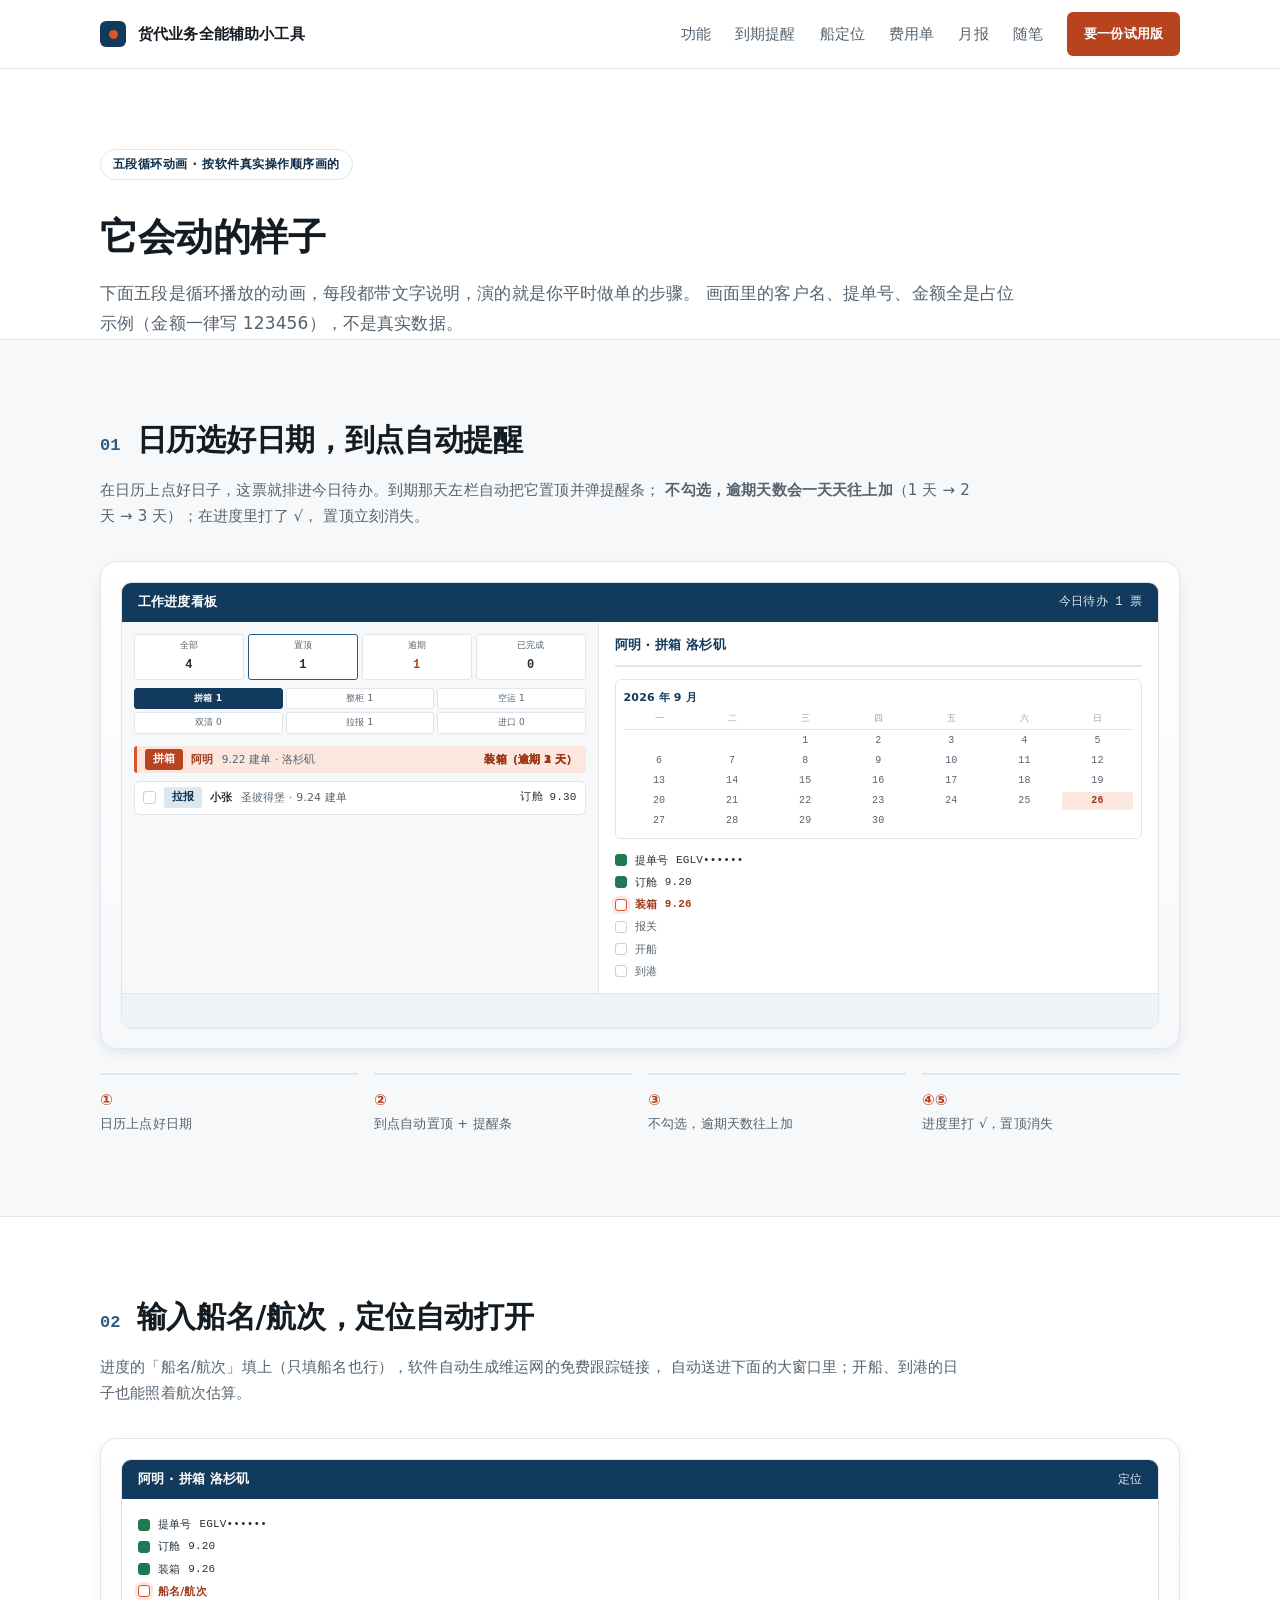
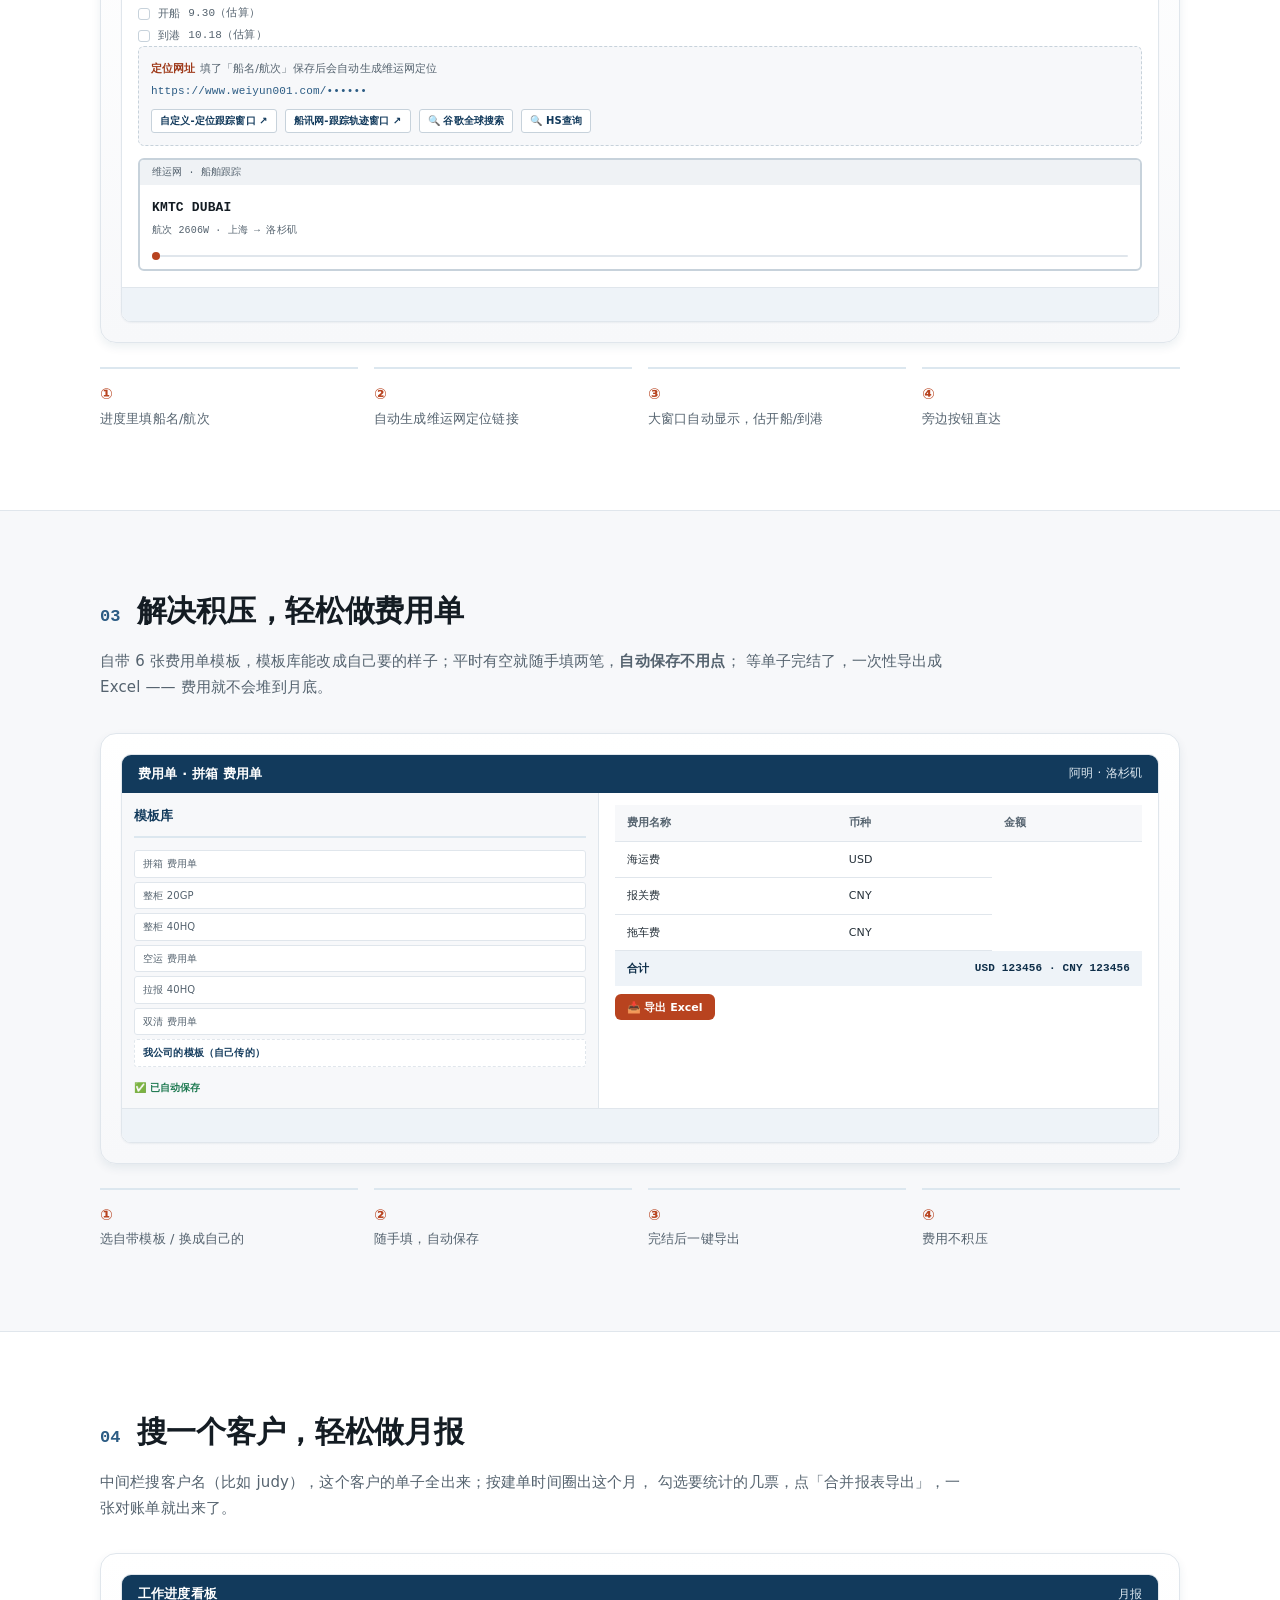
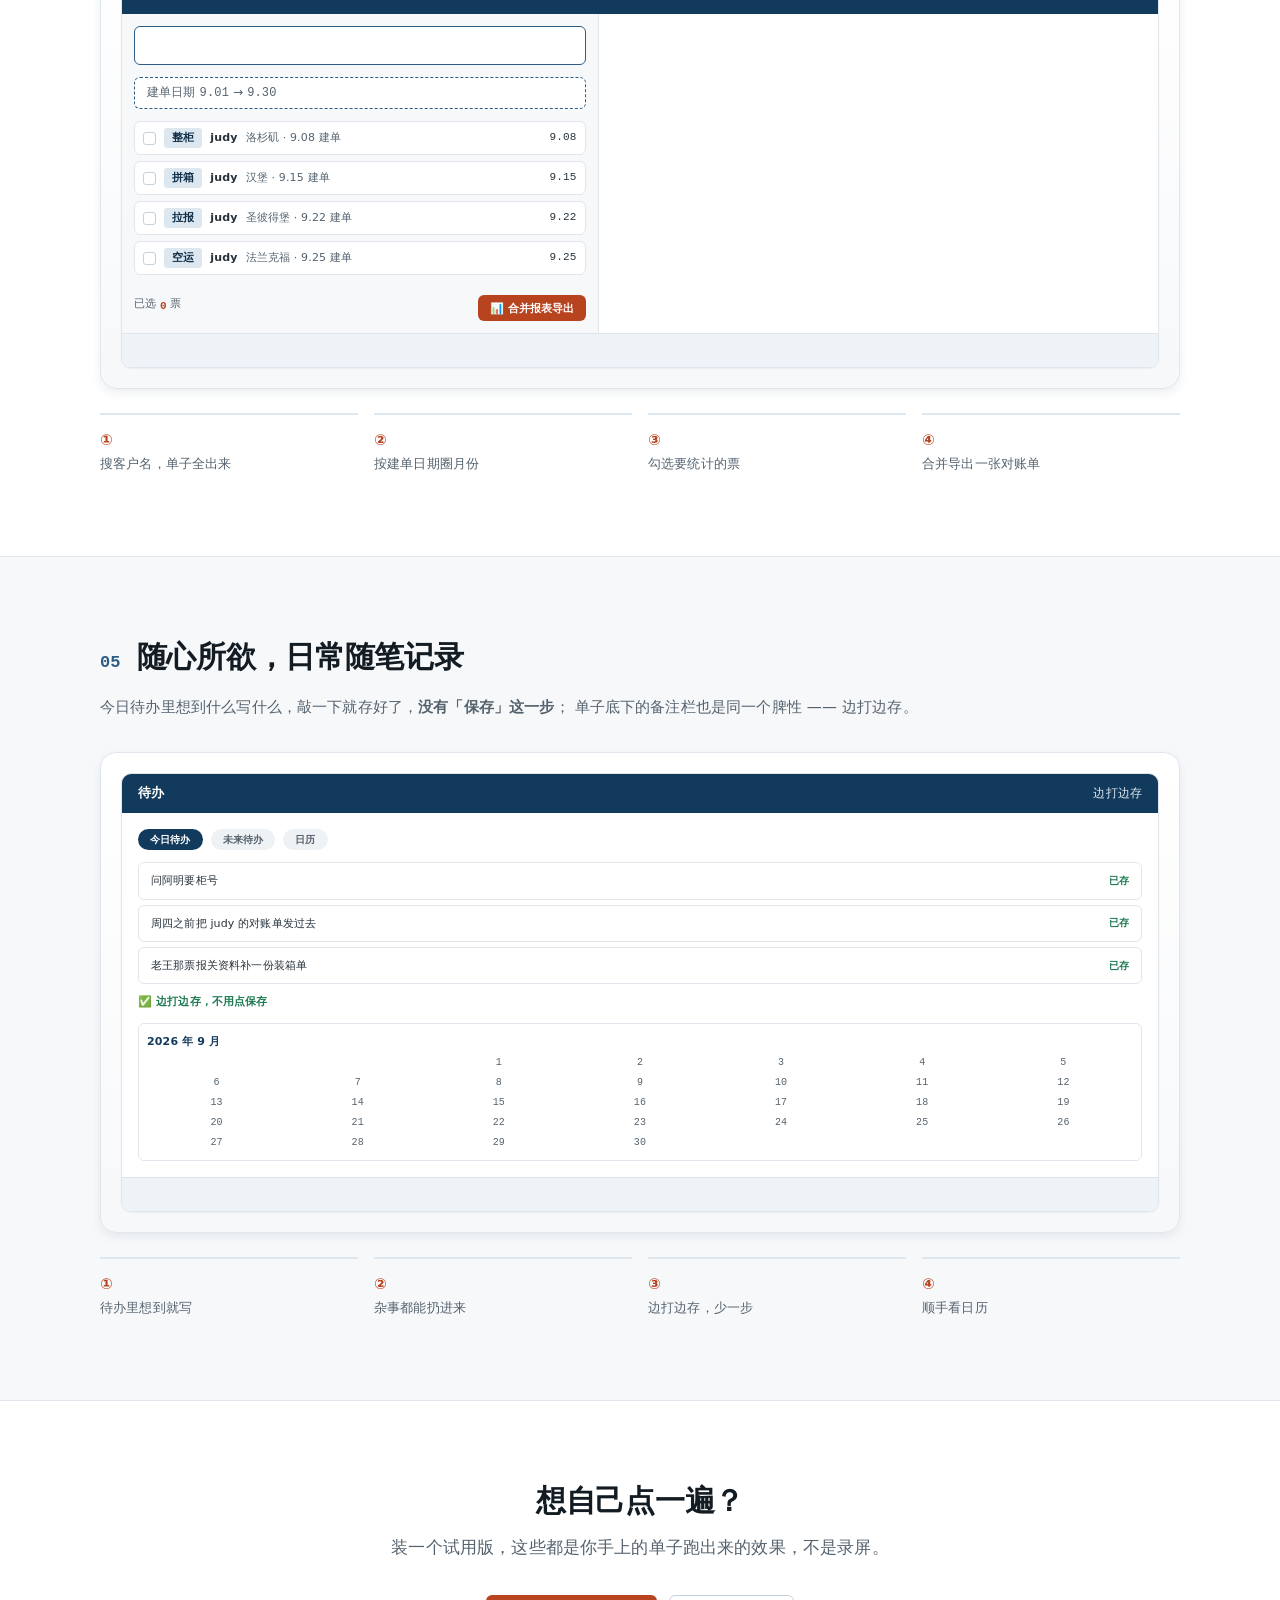
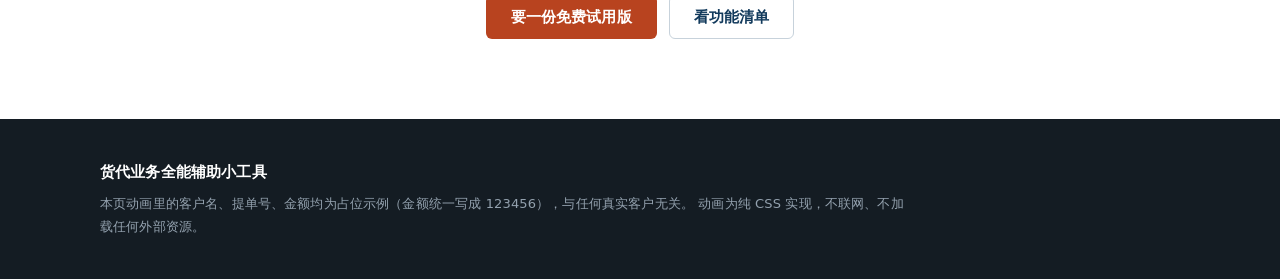
==== commit dea3acfd: "deploy: 更新宣传官网" ====
--- a/demos.html
+++ b/demos.html
@@ -4,7 +4,7 @@
 <meta charset="UTF-8">
 <meta name="viewport" content="width=device-width, initial-scale=1">
 <title>动态演示 — 货代业务全能辅助小工具</title>
-<meta name="description" content="七段循环动画演示：新建单子与备注、日历到期提醒与置顶打钩、船舶定位、费用单与模板库、按客户做月报对账单、日常随笔待办、自定义查询网址。">
+<meta name="description" content="五段循环动画：日历到期提醒与置顶打钩、船舶定位、费用单与模板库、按客户做月报对账单、日常随笔待办。">
 <link rel="icon" href="data:image/svg+xml,%3Csvg xmlns='http://www.w3.org/2000/svg' viewBox='0 0 32 32'%3E%3Crect width='32' height='32' rx='7' fill='%23123A5C'/%3E%3Ccircle cx='16' cy='16' r='5' fill='%23D8552B'/%3E%3C/svg%3E">
 <link rel="stylesheet" href="./assets/style.css">
 <link rel="stylesheet" href="./assets/demos.css">
@@ -21,13 +21,11 @@
     </a>
     <nav class="nav" aria-label="页面导航">
       <a href="./index.html#features">功能</a>
-      <a href="#d1">新建单子</a>
-      <a href="#d2">到期提醒</a>
-      <a href="#d3">船定位</a>
-      <a href="#d4">费用单</a>
-      <a href="#d5">月报</a>
-      <a href="#d6">随笔</a>
-      <a href="#d7">自定义网址</a>
+      <a href="#d1">到期提醒</a>
+      <a href="#d2">船定位</a>
+      <a href="#d3">费用单</a>
+      <a href="#d4">月报</a>
+      <a href="#d5">随笔</a>
     </nav>
     <a class="btn btn--primary btn--sm" href="./index.html#contact">要一份试用版</a>
   </div>
@@ -37,119 +35,100 @@
 
   <section class="section demo-head">
     <div class="wrap">
-      <p class="eyebrow">七段循环动画 · 按软件真实操作顺序画的</p>
+      <p class="eyebrow">五段循环动画 · 按软件真实操作顺序画的</p>
       <h1 class="demo-head__title">它会动的样子</h1>
       <p class="demo-head__lead">
-        下面七段是循环播放的动画，每段都带文字说明，演的就是你平时做单的步骤。
+        下面五段是循环播放的动画，每段都带文字说明，演的就是你平时做单的步骤。
         画面里的客户名、提单号、金额全是占位示例（金额一律写 123456），不是真实数据。
       </p>
     </div>
   </section>
 
-  <!-- ============ 01 新建单子 + 备注 ============ -->
+  <!-- ============ 01 日历到期提醒 → 置顶 → 打钩消失 ============ -->
   <section class="section section--tint" id="d1">
     <div class="wrap">
       <figure class="demo">
         <figcaption class="demo__cap">
           <span class="demo__no num">01</span>
-          <h2 class="demo__title">创建要跟的单子，顺手把该记的都记上</h2>
-        </figcaption>
-        <p class="demo__lead">
-          新建一票，客户名填个自己认得的昵称就行；工作编号用公司实际那套编号。
-          进度点自动生成，要交代的事（多家工厂拼柜、提单要分单、装柜地址、shipper 用哪家）全写在备注里。
-        </p>
-
-        <div class="demo__stage">
-          <div class="dm">
-            <div class="dm__bar"><span>工作进度看板</span><span class="dm__count num">共 3 票</span></div>
-            <div class="dm__panes">
-              <div class="dm__L">
-                <div class="dm__search">搜客户 / 提单号 / 目的港</div>
-                <ul class="dm__list">
-                  <li class="rw"><span class="rw__box"></span><span class="chip chip--type">整柜</span><span class="rw__name">阿明</span><span class="rw__right">开船 9.28</span></li>
-                  <li class="rw"><span class="rw__box"></span><span class="chip chip--type">空运</span><span class="rw__name">小陈</span><span class="rw__right">已到港</span></li>
-                  <li class="rw"><span class="rw__box"></span><span class="chip chip--type">拉报</span><span class="rw__name">老王</span><span class="rw__right">订舱 9.25</span></li>
-                  <li class="rw rw--new"><span class="rw__box"></span><span class="chip chip--type">拼箱</span><span class="rw__name">阿明</span><span class="rw__right">装箱 9.30</span></li>
-                </ul>
-              </div>
-              <div class="dm__R">
-                <div class="dm__panehead">新建工作</div>
-                <div class="dm__kv"><i>客户名</i><span class="typed typed--a">阿明</span></div>
-                <div class="dm__kv"><i>类型</i><span class="typed typed--b">拼箱</span></div>
-                <div class="dm__kv"><i>目的港</i><span class="typed typed--c">洛杉矶</span></div>
-                <div class="dm__kv"><i>工作编号</i><span class="num">NBHQ20260927-08</span></div>
-                <div class="dm__stages">
-                  <span class="st">提单号</span><span class="st">订舱</span><span class="st">装箱</span>
-                  <span class="st">报关</span><span class="st">开船</span><span class="st">到港</span>
-                </div>
-                <div class="dm__remark">
-                  <span class="dm__rlabel">备注</span>
-                  <p class="dm__rtext">多家工厂拼柜，提单需要分单；确认装柜地址；提单 shipper 用哪家</p>
-                </div>
-                <button class="dm__btn dm__btn--save" type="button">保存</button>
-              </div>
-            </div>
-            <div class="dmcap">
-              <span class="dmcap__i cap-a">① 点「新建工作」，右栏出表单</span>
-              <span class="dmcap__i cap-b">② 客户名填昵称就行，类型、目的港填上</span>
-              <span class="dmcap__i cap-c">③ 该交代的写在备注里：拼柜要分单、装柜地址、shipper 用哪家</span>
-              <span class="dmcap__i cap-d">④ 保存 → 左栏立刻多出这一票</span>
-            </div>
-          </div>
-        </div>
-
-        <ol class="demo__steps">
-          <li><b>①</b> 新建一票工作</li>
-          <li><b>②</b> 客户名用昵称，进度点自动生成</li>
-          <li><b>③</b> 备注写清拼柜分单、装柜地址、shipper</li>
-          <li><b>④</b> 保存，左栏多出这一票</li>
-        </ol>
-      </figure>
-    </div>
-  </section>
-
-  <!-- ============ 02 日历到期提醒 → 置顶 → 打钩消失 ============ -->
-  <section class="section" id="d2">
-    <div class="wrap">
-      <figure class="demo">
-        <figcaption class="demo__cap">
-          <span class="demo__no num">02</span>
           <h2 class="demo__title">日历选好日期，到点自动提醒</h2>
         </figcaption>
         <p class="demo__lead">
-          在日历上点好日子，这票就排进每日待办。到期那天左栏自动把它置顶并弹提醒条；
-          <b>不勾选，逾期天数会一天天往上加</b>；在进度里打了 √，置顶立刻消失。
+          在日历上点好日子，这票就排进今日待办。到期那天左栏自动把它置顶并弹提醒条；
+          <b>不勾选，逾期天数会一天天往上加</b>（1 天 → 2 天 → 3 天）；在进度里打了 √，
+          置顶立刻消失。
         </p>
 
         <div class="demo__stage">
           <div class="dm">
-            <div class="dm__bar"><span>工作进度看板</span><span class="dm__count num">今日待办 1</span></div>
+            <div class="dm__bar"><span>工作进度看板</span><span class="dm__count num">今日待办 1 票</span></div>
             <div class="dm__panes">
               <div class="dm__L">
+                <div class="dm__stats">
+                  <span class="sc"><i>全部</i><b class="num">4</b></span>
+                  <span class="sc sc--on"><i>置顶</i><b class="num">1</b></span>
+                  <span class="sc sc--due"><i>逾期</i><b class="num">1</b></span>
+                  <span class="sc"><i>已完成</i><b class="num">0</b></span>
+                </div>
+                <div class="dm__cats">
+                  <span class="ct ct--on">拼箱 1</span><span class="ct">整柜 1</span><span class="ct">空运 1</span>
+                  <span class="ct">双清 0</span><span class="ct">拉报 1</span><span class="ct">进口 0</span>
+                </div>
+
                 <div class="alertbar">
                   <span class="chip chip--warn">拼箱</span>
                   <span class="alertbar__name">阿明</span>
+                  <span class="alertbar__mid">9.22 建单 · 洛杉矶</span>
                   <span class="alertbar__stage"><span class="ovdwrap"><span class="ovd ovd--1">装箱（逾期 1 天）</span><span class="ovd ovd--2">装箱（逾期 2 天）</span><span class="ovd ovd--3">装箱（逾期 3 天）</span></span></span>
                 </div>
+
                 <ul class="dm__list dm__list--pin">
-                  <li class="rw rw--pin"><span class="rw__box"><i class="rw__tick"></i></span><span class="chip chip--type">拼箱</span><span class="rw__name">阿明</span><span class="rw__right">装箱 <span class="num">9.26</span></span></li>
-                  <li class="rw rw--a"><span class="rw__box"></span><span class="chip chip--type">整柜</span><span class="rw__name">小陈</span><span class="rw__right">开船 9.28</span></li>
-                  <li class="rw rw--b"><span class="rw__box"></span><span class="chip chip--type">空运</span><span class="rw__name">老王</span><span class="rw__right">已到港</span></li>
-                  <li class="rw rw--c"><span class="rw__box"></span><span class="chip chip--type">拉报</span><span class="rw__name">小张</span><span class="rw__right">订舱 9.30</span></li>
+                  <li class="rw rw--pin">
+                    <span class="rw__box"><i class="rw__tick"></i></span>
+                    <span class="chip chip--type">拼箱</span>
+                    <span class="rw__name">阿明</span>
+                    <span class="rw__meta">洛杉矶 · 9.22 建单</span>
+                    <span class="rw__right">装箱 <span class="num">9.26</span></span>
+                  </li>
+                  <li class="rw rw--a">
+                    <span class="rw__box"></span>
+                    <span class="chip chip--type">整柜</span>
+                    <span class="rw__name">小陈</span>
+                    <span class="rw__meta">汉堡 · 9.20 建单</span>
+                    <span class="rw__right">开船 <span class="num">9.28</span></span>
+                  </li>
+                  <li class="rw rw--b">
+                    <span class="rw__box"></span>
+                    <span class="chip chip--type">空运</span>
+                    <span class="rw__name">老王</span>
+                    <span class="rw__meta">法兰克福 · 9.15 建单</span>
+                    <span class="rw__right">已到港</span>
+                  </li>
+                  <li class="rw rw--c">
+                    <span class="rw__box"></span>
+                    <span class="chip chip--type">拉报</span>
+                    <span class="rw__name">小张</span>
+                    <span class="rw__meta">圣彼得堡 · 9.24 建单</span>
+                    <span class="rw__right">订舱 <span class="num">9.30</span></span>
+                  </li>
                 </ul>
               </div>
+
               <div class="dm__R">
                 <div class="dm__panehead">阿明 · 拼箱 洛杉矶</div>
                 <div class="dm__cal">
                   <div class="dm__calhead">2026 年 9 月</div>
+                  <div class="dm__calwk"><span>一</span><span>二</span><span>三</span><span>四</span><span>五</span><span>六</span><span>日</span></div>
                   <div class="dm__calgrid">
-                    <span></span><span></span><span></span><span></span><span>25</span><span>26</span><span>27</span>
-                    <span>28</span><span>29</span><span>30</span><span></span><span></span><span></span><span></span>
+                    <span></span><span></span><span>1</span><span>2</span><span>3</span><span>4</span><span>5</span>
+                    <span>6</span><span>7</span><span>8</span><span>9</span><span>10</span><span>11</span><span>12</span>
+                    <span>13</span><span>14</span><span>15</span><span>16</span><span>17</span><span>18</span><span>19</span>
+                    <span>20</span><span>21</span><span>22</span><span>23</span><span>24</span><span>25</span><span class="cal--pick">26</span>
+                    <span>27</span><span>28</span><span>29</span><span>30</span><span></span><span></span><span></span>
                   </div>
                 </div>
                 <ul class="dm__stages dm__stages--v">
-                  <li class="st">提单号 <span class="num">EGLV••••••</span></li>
-                  <li class="st">订舱 <span class="num">9.20</span></li>
+                  <li class="st st--done">提单号 <span class="num">EGLV••••••</span></li>
+                  <li class="st st--done">订舱 <span class="num">9.20</span></li>
                   <li class="st st--pick">装箱 <span class="num">9.26</span></li>
                   <li class="st">报关</li>
                   <li class="st">开船</li>
@@ -158,11 +137,11 @@
               </div>
             </div>
             <div class="dmcap">
-              <span class="dmcap__i cap-a">① 日历上点好「装箱」的日子</span>
-              <span class="dmcap__i cap-b">② 到期那天：左栏自动置顶，顶部弹提醒条</span>
-              <span class="dmcap__i cap-c">③ 不勾选的话，逾期天数一天天往上加：1 天 → 2 天 → 3 天</span>
-              <span class="dmcap__i cap-d">④ 做完去进度里打 √，确认完成</span>
-              <span class="dmcap__i cap-e">⑤ 打完 √，左栏的置顶和提醒条一起消失</span>
+              <span class="dmcap__i cap-a">① 在日历上点好「装箱」的日子（9 月 26）</span>
+              <span class="dmcap__i cap-b">② 到期那天：左栏自动把这票置顶，顶部弹出提醒条</span>
+              <span class="dmcap__i cap-c">③ 不去勾选，逾期天数就一天天往上加：1 天 → 2 天 → 3 天</span>
+              <span class="dmcap__i cap-d">④ 干完了，去进度里把「装箱」打 √，确认完成</span>
+              <span class="dmcap__i cap-e">⑤ 打完 √，左栏的置顶和提醒条一起消失，这票沉回去</span>
             </div>
           </div>
         </div>
@@ -177,12 +156,12 @@
     </div>
   </section>
 
-  <!-- ============ 03 看船定位 ============ -->
-  <section class="section section--tint" id="d3">
+  <!-- ============ 02 看船定位 ============ -->
+  <section class="section" id="d2">
     <div class="wrap">
       <figure class="demo">
         <figcaption class="demo__cap">
-          <span class="demo__no num">03</span>
+          <span class="demo__no num">02</span>
           <h2 class="demo__title">输入船名/航次，定位自动打开</h2>
         </figcaption>
         <p class="demo__lead">
@@ -192,12 +171,12 @@
 
         <div class="demo__stage">
           <div class="dm">
-            <div class="dm__bar"><span>阿明 · 拼箱 洛杉矶</span><span class="dm__count">进度</span></div>
+            <div class="dm__bar"><span>阿明 · 拼箱 洛杉矶</span><span class="dm__count">定位</span></div>
             <div class="dm__R dm__R--full">
               <ul class="dm__stages dm__stages--v">
-                <li class="st">提单号 <span class="num">EGLV••••••</span></li>
-                <li class="st">订舱 <span class="num">9.20</span></li>
-                <li class="st">装箱 <span class="num">9.26</span></li>
+                <li class="st st--done">提单号 <span class="num">EGLV••••••</span></li>
+                <li class="st st--done">订舱 <span class="num">9.20</span></li>
+                <li class="st st--done">装箱 <span class="num">9.26</span></li>
                 <li class="st st--pick">船名/航次 <span class="typed typed--ship">KMTC DUBAI/2606W</span></li>
                 <li class="st">开船 <span class="num num--est">9.30（估算）</span></li>
                 <li class="st">到港 <span class="num num--est">10.18（估算）</span></li>
@@ -212,13 +191,13 @@
                   <span class="dm__btn2">🔍 HS查询</span>
                 </div>
               </div>
-            </div>
-            <div class="dm__frame">
-              <div class="dm__framehead num">维运网 · 船舶跟踪</div>
-              <div class="dm__ship">
-                <p class="dm__shipname num">KMTC DUBAI</p>
-                <p class="dm__shipvoy num">航次 2606W · 上海 → 洛杉矶</p>
-                <div class="dm__line"><span class="dm__dot"></span></div>
+              <div class="dm__frame">
+                <div class="dm__framehead num">维运网 · 船舶跟踪</div>
+                <div class="dm__ship">
+                  <p class="dm__shipname num">KMTC DUBAI</p>
+                  <p class="dm__shipvoy num">航次 2606W · 上海 → 洛杉矶</p>
+                  <div class="dm__line"><span class="dm__dot"></span></div>
+                </div>
               </div>
             </div>
             <div class="dmcap">
@@ -240,12 +219,12 @@
     </div>
   </section>
 
-  <!-- ============ 04 做费用单 ============ -->
-  <section class="section" id="d4">
+  <!-- ============ 03 做费用单 ============ -->
+  <section class="section section--tint" id="d3">
     <div class="wrap">
       <figure class="demo">
         <figcaption class="demo__cap">
-          <span class="demo__no num">04</span>
+          <span class="demo__no num">03</span>
           <h2 class="demo__title">解决积压，轻松做费用单</h2>
         </figcaption>
         <p class="demo__lead">
@@ -302,12 +281,12 @@
     </div>
   </section>
 
-  <!-- ============ 05 月报 / 合并对账单 ============ -->
-  <section class="section section--tint" id="d5">
+  <!-- ============ 04 月报 / 合并对账单 ============ -->
+  <section class="section" id="d4">
     <div class="wrap">
       <figure class="demo demo--wide">
         <figcaption class="demo__cap">
-          <span class="demo__no num">05</span>
+          <span class="demo__no num">04</span>
           <h2 class="demo__title">搜一个客户，轻松做月报</h2>
         </figcaption>
         <p class="demo__lead">
@@ -323,10 +302,10 @@
                 <div class="dm__search dm__search--on"><span class="typed typed--q">judy</span></div>
                 <div class="dm__drange">建单日期 <span class="num">9.01</span> → <span class="num">9.30</span></div>
                 <ul class="dm__list">
-                  <li class="rw rw--s1"><span class="rw__box"><i class="rw__tick"></i></span><span class="chip chip--type">整柜</span><span class="rw__name">judy</span><span class="rw__right">9.08</span></li>
-                  <li class="rw rw--s2"><span class="rw__box"><i class="rw__tick"></i></span><span class="chip chip--type">拼箱</span><span class="rw__name">judy</span><span class="rw__right">9.15</span></li>
-                  <li class="rw rw--s3"><span class="rw__box"><i class="rw__tick"></i></span><span class="chip chip--type">拉报</span><span class="rw__name">judy</span><span class="rw__right">9.22</span></li>
-                  <li class="rw rw--s4"><span class="rw__box"></span><span class="chip chip--type">空运</span><span class="rw__name">judy</span><span class="rw__right">9.25</span></li>
+                  <li class="rw rw--s1"><span class="rw__box"><i class="rw__tick"></i></span><span class="chip chip--type">整柜</span><span class="rw__name">judy</span><span class="rw__meta">洛杉矶 · 9.08 建单</span><span class="rw__right">9.08</span></li>
+                  <li class="rw rw--s2"><span class="rw__box"><i class="rw__tick"></i></span><span class="chip chip--type">拼箱</span><span class="rw__name">judy</span><span class="rw__meta">汉堡 · 9.15 建单</span><span class="rw__right">9.15</span></li>
+                  <li class="rw rw--s3"><span class="rw__box"><i class="rw__tick"></i></span><span class="chip chip--type">拉报</span><span class="rw__name">judy</span><span class="rw__meta">圣彼得堡 · 9.22 建单</span><span class="rw__right">9.22</span></li>
+                  <li class="rw rw--s4"><span class="rw__box"></span><span class="chip chip--type">空运</span><span class="rw__name">judy</span><span class="rw__meta">法兰克福 · 9.25 建单</span><span class="rw__right">9.25</span></li>
                 </ul>
                 <div class="dm__toolbar">
                   <span class="dm__picked">已选 <b class="counter"><b class="counter__track"><i>0</i><i>1</i><i>2</i><i>3</i></b></b> 票</span>
@@ -375,12 +354,12 @@
     </div>
   </section>
 
-  <!-- ============ 06 日常随笔 ============ -->
-  <section class="section" id="d6">
+  <!-- ============ 05 日常随笔 ============ -->
+  <section class="section section--tint" id="d5">
     <div class="wrap">
       <figure class="demo">
         <figcaption class="demo__cap">
-          <span class="demo__no num">06</span>
+          <span class="demo__no num">05</span>
           <h2 class="demo__title">随心所欲，日常随笔记录</h2>
         </figcaption>
         <p class="demo__lead">
@@ -393,20 +372,22 @@
             <div class="dm__bar"><span>待办</span><span class="dm__count">边打边存</span></div>
             <div class="dm__R dm__R--full">
               <div class="dm__tabs">
-                <span class="tb tb--on">今日待办</span><span class="tb">未来待办</span><span class="tb">日历</span>
+                <span class="tb tb--on">今日待办</span><span class="tb">未来待办</span><span class="tb tb--cal">日历</span>
               </div>
               <ul class="dm__todos">
                 <li class="td td--1">问阿明要柜号 <span class="td__ok">已存</span></li>
                 <li class="td td--2">周四之前把 judy 的对账单发过去 <span class="td__ok">已存</span></li>
                 <li class="td td--3">老王那票报关资料补一份装箱单 <span class="td__ok">已存</span></li>
               </ul>
-              <div class="dm__cursor">｜</div>
               <div class="dm__savehint">✅ 边打边存，不用点保存</div>
               <div class="dm__cal2">
                 <div class="dm__calhead">2026 年 9 月</div>
                 <div class="dm__calgrid">
-                  <span></span><span></span><span></span><span></span><span>25</span><span>26</span><span>27</span>
-                  <span>28</span><span>29</span><span>30</span><span></span><span></span><span></span><span></span>
+                  <span></span><span></span><span>1</span><span>2</span><span>3</span><span>4</span><span>5</span>
+                  <span>6</span><span>7</span><span>8</span><span>9</span><span>10</span><span>11</span><span>12</span>
+                  <span>13</span><span>14</span><span>15</span><span>16</span><span>17</span><span>18</span><span>19</span>
+                  <span>20</span><span>21</span><span>22</span><span>23</span><span>24</span><span>25</span><span>26</span>
+                  <span>27</span><span>28</span><span>29</span><span>30</span><span></span><span></span><span></span>
                 </div>
               </div>
             </div>
@@ -424,60 +405,6 @@
           <li><b>②</b> 杂事都能扔进来</li>
           <li><b>③</b> 边打边存，少一步</li>
           <li><b>④</b> 顺手看日历</li>
-        </ol>
-      </figure>
-    </div>
-  </section>
-
-  <!-- ============ 07 自定义查询网址 ============ -->
-  <section class="section section--tint" id="d7">
-    <div class="wrap">
-      <figure class="demo">
-        <figcaption class="demo__cap">
-          <span class="demo__no num">07</span>
-          <h2 class="demo__title">自定义查询网站，不用再翻网页</h2>
-        </figcaption>
-        <p class="demo__lead">
-          定位那一栏是个万能窗口：船公司官网、航空公司的货物跟踪页，甚至抖音、爱奇艺，
-          <b>网址粘进去就显示</b>；旁边还备了谷歌全球搜索和 HS 编码查询。
-        </p>
-
-        <div class="demo__stage">
-          <div class="dm">
-            <div class="dm__bar"><span>阿明 · 拼箱 洛杉矶</span><span class="dm__count">定位</span></div>
-            <div class="dm__R dm__R--full">
-              <div class="dm__locate">
-                <span class="dm__rlabel">定位 <i>可粘贴船公司 / 航空公司 / 自定义跟踪网址</i></span>
-                <p class="dm__url num"><span class="typed typed--url">https://www.xxx-line.com/track</span></p>
-                <div class="dm__btns">
-                  <span class="dm__btn2">谷歌地图 / 全球搜索</span>
-                  <span class="dm__btn2">🔍 HS查询</span>
-                  <span class="dm__btn2 dm__btn2--press">🪟 浮动窗并排看</span>
-                </div>
-              </div>
-              <div class="dm__frame">
-                <div class="dm__framehead num">船公司官网 · 货物跟踪</div>
-                <div class="dm__ship">
-                  <p class="dm__shipname">某某轮船 货物跟踪</p>
-                  <p class="dm__shipvoy num">提单号 EGLV•••••• · 上海 → 洛杉矶</p>
-                  <div class="dm__line"><span class="dm__dot"></span></div>
-                </div>
-              </div>
-            </div>
-            <div class="dmcap">
-              <span class="dmcap__i cap-a">① 定位栏里粘一个网址，什么都行</span>
-              <span class="dmcap__i cap-b">② 下面的大窗口立刻显示，不用再去翻网页</span>
-              <span class="dmcap__i cap-c">③ 还备着谷歌搜索和 HS 编码查询</span>
-              <span class="dmcap__i cap-d">④ 要并排看就弹成独立小窗</span>
-            </div>
-          </div>
-        </div>
-
-        <ol class="demo__steps">
-          <li><b>①</b> 网址粘进定位栏</li>
-          <li><b>②</b> 大窗口直接显示</li>
-          <li><b>③</b> 谷歌搜索 / HS 查询备着</li>
-          <li><b>④</b> 也能弹独立小窗</li>
         </ol>
       </figure>
     </div>
--- a/assets/style.css
+++ b/assets/style.css
@@ -392,10 +392,36 @@
 }
 .honest b { color: var(--color-primary); }
 
-/* ---------- 真实界面截图 ---------- */
+/* ---------- 首屏「痛点」 ---------- */
+.pain { margin-top: var(--space-6); max-width: 46em; }
+.pain__title {
+  display: flex; align-items: baseline; gap: var(--space-2);
+  font-size: var(--text-2xl); font-weight: 800; color: var(--color-gray-900);
+}
+.pain__big {
+  font-size: 2.1em; line-height: 1; color: var(--color-accent);
+  text-shadow: 0 2px 0 var(--color-accent-100);
+}
+.pain__bang { font-size: 1.5em; font-weight: 900; color: var(--color-accent); letter-spacing: -0.02em; }
+.pain__list { margin-top: var(--space-5); display: flex; flex-direction: column; gap: var(--space-5); }
+.pain__list li { padding-left: var(--space-4); border-left: 3px solid var(--color-accent-100); }
+.pain__txt { font-size: var(--text-lg); color: var(--color-gray-800); }
+.pain__txt em {
+  font-style: normal; font-weight: 800; font-size: 1.25em;
+  color: var(--color-accent);
+  box-shadow: inset 0 -0.32em 0 var(--color-accent-100);
+  padding: 0 2px;
+}
+.pain__face { font-size: 1.35em; }
+.pain__fix { margin-top: var(--space-2); font-size: var(--text-base); color: var(--color-gray-600); }
+.pain__fix b { color: var(--color-primary); }
+.pain__fix i { font-style: normal; font-weight: 800; color: var(--color-ok); }
+.pain__ok { font-size: 1.15em; }
+
+/* ---------- 真实界面截图（上下排、尽量放大） ---------- */
 .shots {
-  display: grid; grid-template-columns: minmax(0, 1.5fr) minmax(0, 1fr);
-  gap: var(--space-6); margin-top: var(--space-10); align-items: start;
+  display: grid; grid-template-columns: minmax(0, 1fr);
+  gap: var(--space-8); margin-top: var(--space-10);
 }
 .shot { margin: 0; }
 .shot img {
--- a/assets/demos.css
+++ b/assets/demos.css
@@ -1,11 +1,16 @@
 /* ============================================================
    动态演示页样式（site/demos.html 专用）
-   七段循环动画，每段统一 10s 一轮（便于"定格到某秒"做程序化验证）。
+   五段循环动画，每段统一 10s 一轮（便于"定格到某秒"做程序化验证）。
    纯 CSS，零 JavaScript；依赖 assets/style.css 里的设计令牌。
 
    统一时间轴（4 步段）：0-8 起始 | 10-28 步① | 30-48 步② | 50-68 步③ | 70-88 步④ | 88-100 复位
-   5 步段（演示二）：8-24 / 26-42 / 44-60 / 62-76 / 78-88 / 88-100
-   说明字幕 .dmcap 与画面里的元素共用同一批关键帧，所以"字和画面永远同步"。
+   演示一（5 步）：12-29 / 30-49 / 50-69 / 70-79 / 80-88 / 88-100
+
+   ★ 两个必须守住的规则（都踩过）：
+   1) 「逐字显示」的字段**不要设固定宽度**：inline-size:2ch 是按英文数字宽度算的，
+      中文两个字要 2em 才放得下，一挤就换行、看着像"叠字"。让它自然宽度 + clip-path 揭示最稳。
+   2) **说明字幕必须互斥**：同一时刻只能显示一条，全部用 steps(1) 硬切，
+      否则"出现后一直留着"会几条字幕叠在一起（第一版就是这样）。
    ============================================================ */
 
 /* ============================ 页头 ============================ */
@@ -25,7 +30,6 @@
   margin-top: var(--space-4); max-width: 58em;
   color: var(--color-gray-600); font-size: var(--text-base);
 }
-
 .demo__stage {
   position: relative;
   margin-top: var(--space-8);
@@ -36,7 +40,6 @@
   border-radius: var(--radius-xl);
   box-shadow: var(--shadow-md);
 }
-
 .demo__steps {
   display: grid; grid-template-columns: repeat(4, minmax(0, 1fr));
   gap: var(--space-4); margin-top: var(--space-6);
@@ -67,7 +70,7 @@
 .dm__bar span { color: var(--color-white); font-size: var(--text-sm); font-weight: 700; }
 .dm__count { color: var(--color-primary-100) !important; font-size: var(--text-xs) !important; font-weight: 400 !important; }
 
-.dm__panes { display: grid; grid-template-columns: minmax(0, 0.84fr) minmax(0, 1.16fr); }
+.dm__panes { display: grid; grid-template-columns: minmax(0, 0.92fr) minmax(0, 1.08fr); }
 .dm__L { padding: var(--space-3); border-right: 1px solid var(--color-gray-200); background: var(--color-gray-50); }
 .dm__R { padding: var(--space-3) var(--space-4); position: relative; }
 .dm__R--full { padding: var(--space-4); }
@@ -80,7 +83,7 @@
 .dm__search--on { border-color: var(--color-primary-400); color: var(--color-gray-900); font-weight: 700; }
 .dm__drange {
   display: block; margin-bottom: var(--space-3); padding: var(--space-1) var(--space-3);
-  border: 1px dashed var(--color-gray-300); border-radius: var(--radius-md);
+  border: 1px dashed var(--color-primary-400); border-radius: var(--radius-md);
   background: var(--color-white); color: var(--color-gray-600); font-size: var(--text-xs);
 }
 .dm__panehead {
@@ -88,11 +91,27 @@
   border-bottom: 2px solid var(--color-primary-100);
   color: var(--color-primary); font-size: var(--text-sm); font-weight: 800;
 }
-.dm__kv {
-  display: flex; align-items: baseline; gap: var(--space-2);
-  padding: var(--space-1) 0; font-size: var(--text-xs); color: var(--color-gray-800);
-}
-.dm__kv i { flex: none; width: 4.5em; font-style: normal; color: var(--color-gray-600); }
+
+/* 统计卡（照真实看板：全部 / 置顶 / 逾期 / 已完成） */
+.dm__stats { display: grid; grid-template-columns: repeat(4, 1fr); gap: 4px; margin-bottom: var(--space-2); }
+.sc {
+  display: flex; flex-direction: column; align-items: center; gap: 1px;
+  padding: 3px 2px; border: 1px solid var(--color-gray-200); border-radius: var(--radius-sm);
+  background: var(--color-white);
+}
+.sc i { font-style: normal; font-size: 9px; color: var(--color-gray-600); }
+.sc b { font-size: 12px; color: var(--color-gray-800); }
+.sc--on { border-color: var(--color-primary-400); }
+.sc--due b { color: var(--color-accent); }
+
+/* 类别按钮（3×2） */
+.dm__cats { display: grid; grid-template-columns: repeat(3, 1fr); gap: 3px; margin-bottom: var(--space-3); }
+.ct {
+  padding: 2px 1px; border: 1px solid var(--color-gray-200); border-radius: var(--radius-sm);
+  background: var(--color-white); color: var(--color-gray-600);
+  font-size: 9px; text-align: center;
+}
+.ct--on { background: var(--color-primary); border-color: var(--color-primary); color: var(--color-white); font-weight: 700; }
 
 /* ============================ 工作单行 ============================ */
 .dm__list { display: flex; flex-direction: column; gap: 6px; }
@@ -115,28 +134,24 @@
     linear-gradient(-45deg, transparent 44%, var(--color-white) 44%, var(--color-white) 56%, transparent 56%);
 }
 .rw__name { flex: none; font-weight: 700; color: var(--color-gray-800); white-space: nowrap; }
-.rw__right { flex: none; margin-left: auto; color: var(--color-gray-600); font-family: var(--font-num); white-space: nowrap; }
-
-/* 逐字显示的字段（clip-path 揭示，不产生重排抖动） */
+.rw__meta {
+  flex: 1 1 auto; min-width: 0; color: var(--color-gray-600);
+  white-space: nowrap; overflow: hidden; text-overflow: ellipsis;
+}
+.rw__right { flex: none; margin-left: auto; color: var(--color-gray-800); font-family: var(--font-num); white-space: nowrap; }
+
+/* ★ 逐字显示：只做 clip-path 揭示，不设固定宽度（设了会把中文挤成两行） */
 .typed {
   display: inline-block; vertical-align: bottom;
   clip-path: inset(0 100% 0 0);
   color: var(--color-gray-900); font-weight: 700;
 }
-.typed--a { inline-size: 2ch; }
-.typed--b { inline-size: 2ch; }
-.typed--c { inline-size: 3ch; }
-.typed--ship { inline-size: 17ch; font-family: var(--font-num); }
-.typed--q { inline-size: 4ch; }
-.typed--url { inline-size: 30ch; font-family: var(--font-num); }
+.typed--ship, .typed--q, .typed--url { font-family: var(--font-num); }
 
 /* 进度点 */
-.dm__stages { display: flex; flex-wrap: wrap; gap: var(--space-1) var(--space-3); margin-top: var(--space-2); }
-.dm__stages--v { flex-direction: column; gap: 3px; margin-top: 0; }
-.st {
-  display: flex; align-items: center; gap: var(--space-2);
-  font-size: 11px; color: var(--color-gray-600);
-}
+.dm__stages { display: flex; flex-wrap: wrap; gap: var(--space-1) var(--space-3); }
+.dm__stages--v { flex-direction: column; gap: 3px; }
+.st { display: flex; align-items: center; gap: var(--space-2); font-size: 11px; color: var(--color-gray-600); }
 .st::before {
   content: ""; flex: none; width: 12px; height: 12px;
   border: 1.5px solid var(--color-gray-300); border-radius: var(--radius-sm);
@@ -147,16 +162,6 @@
 .st--pick { color: var(--color-accent-600); font-weight: 700; }
 .st--pick::before { border-color: var(--color-accent-bright); box-shadow: 0 0 0 3px var(--color-accent-100); }
 .st .num--est { color: var(--color-gray-600); }
-
-/* 备注 */
-.dm__remark {
-  margin-top: var(--space-3); padding: var(--space-2) var(--space-3);
-  border: 1px dashed var(--color-gray-300); border-radius: var(--radius-md);
-  background: var(--color-accent-100);
-}
-.dm__rlabel { display: block; font-size: 11px; font-weight: 700; color: var(--color-accent-600); }
-.dm__rlabel i { font-style: normal; font-weight: 400; color: var(--color-gray-600); }
-.dm__rtext { margin-top: 2px; font-size: 11px; color: var(--color-gray-800); }
 
 /* mock 按钮 */
 .dm__btn {
@@ -166,9 +171,7 @@
   background: var(--color-accent); color: var(--color-white);
   font-family: inherit; font-size: 11px; font-weight: 700;
 }
-.dm__btn--save { position: absolute; right: var(--space-4); bottom: var(--space-3); }
 .dm__btn--exp, .dm__btn--rep { margin-top: var(--space-2); }
-
 .dm__btn2 {
   padding: 2px var(--space-2);
   border: 1px solid var(--color-gray-300); border-radius: var(--radius-sm);
@@ -177,26 +180,44 @@
 }
 .dm__btns { display: flex; flex-wrap: wrap; gap: var(--space-2); margin-top: var(--space-2); }
 
-/* 提醒条 */
+/* 提醒条（照真实格式：类型 → 客户名 → 建单日期 · 目的港 …… 进度项靠右） */
 .alertbar {
   display: flex; align-items: center; gap: var(--space-2);
-  margin-bottom: var(--space-2); padding: var(--space-2) var(--space-3);
+  margin-bottom: var(--space-2); padding: 3px var(--space-2);
   border-left: 3px solid var(--color-accent-bright);
   background: var(--color-accent-100); border-radius: var(--radius-sm);
-  font-size: 11px;
-}
-.alertbar__name { font-weight: 700; color: var(--color-gray-800); }
-.alertbar__stage { margin-left: auto; color: var(--color-accent-600); font-weight: 700; }
-
-/* 日历 */
-.dm__cal, .dm__cal2 { margin-bottom: var(--space-3); padding: var(--space-2); border: 1px solid var(--color-gray-200); border-radius: var(--radius-md); }
+  font-size: 10.5px;
+}
+.alertbar__name { flex: none; font-weight: 700; color: var(--color-accent-600); white-space: nowrap; }
+.alertbar__mid {
+  flex: 1 1 auto; min-width: 0; color: var(--color-gray-600);
+  white-space: nowrap; overflow: hidden; text-overflow: ellipsis;
+}
+.alertbar__stage { flex: none; margin-left: auto; color: var(--color-accent-600); font-weight: 700; white-space: nowrap; }
+
+/* 逾期天数：三份文本叠在同一格里交叉淡入（★ 别用"动画 content"，浏览器支持不可靠） */
+.ovdwrap { display: inline-grid; vertical-align: bottom; }
+.ovdwrap > .ovd { grid-area: 1 / 1; }
+
+/* 日历（照真实看板：周一开头、7 列、带星期行） */
+.dm__cal, .dm__cal2 {
+  margin-bottom: var(--space-3); padding: var(--space-2);
+  border: 1px solid var(--color-gray-200); border-radius: var(--radius-md);
+}
 .dm__calhead { font-size: 11px; font-weight: 700; color: var(--color-primary); }
-.dm__calgrid { display: grid; grid-template-columns: repeat(7, 1fr); gap: 2px; margin-top: var(--space-1); }
+.dm__calwk {
+  display: grid; grid-template-columns: repeat(7, 1fr); gap: 2px;
+  margin-top: var(--space-1); padding-bottom: 2px;
+  border-bottom: 1px solid var(--color-gray-200);
+}
+.dm__calwk span { text-align: center; font-size: 9px; color: var(--color-gray-400); }
+.dm__calgrid { display: grid; grid-template-columns: repeat(7, 1fr); gap: 2px; margin-top: 2px; }
 .dm__calgrid span {
   display: grid; place-items: center; height: 18px;
   border-radius: var(--radius-sm);
   color: var(--color-gray-600); font-size: 10px; font-family: var(--font-num);
 }
+.dm__calgrid .cal--pick { background-color: var(--color-accent-100); color: var(--color-accent-600); font-weight: 800; }
 
 /* 模板库 */
 .dm__tpl { display: flex; flex-direction: column; gap: 4px; }
@@ -226,6 +247,8 @@
 
 /* 定位 / 大窗口 */
 .dm__locate { padding: var(--space-3); border: 1px dashed var(--color-gray-300); border-radius: var(--radius-md); background: var(--color-gray-50); }
+.dm__rlabel { display: block; font-size: 11px; font-weight: 700; color: var(--color-accent-600); }
+.dm__rlabel i { font-style: normal; font-weight: 400; color: var(--color-gray-600); }
 .dm__url { margin-top: var(--space-1); font-size: 11px; color: var(--color-primary-400); word-break: break-all; }
 .dm__frame {
   margin-top: var(--space-3); min-height: 104px;
@@ -254,15 +277,11 @@
   background: var(--color-white); color: var(--color-gray-800); font-size: 11px;
 }
 .td__ok { margin-left: auto; color: var(--color-ok); font-size: 10px; font-weight: 700; }
-.dm__cursor { color: var(--color-accent); font-weight: 800; }
 .dm__savehint { margin-top: var(--space-2); color: var(--color-ok); font-size: 11px; font-weight: 700; }
 .dm__cal2 { margin-top: var(--space-3); margin-bottom: 0; }
 
 /* 工具栏 + 计数 */
-.dm__toolbar {
-  display: flex; align-items: center; justify-content: space-between; gap: var(--space-2);
-  margin-top: var(--space-3);
-}
+.dm__toolbar { display: flex; align-items: center; justify-content: space-between; gap: var(--space-2); margin-top: var(--space-3); }
 .dm__picked { color: var(--color-gray-600); font-size: 11px; }
 .counter { display: inline-block; height: 1.35em; overflow: hidden; vertical-align: bottom; }
 .counter__track { display: block; }
@@ -278,141 +297,125 @@
 .rdoc__tbl th, .rdoc__tbl td {
   padding: 2px var(--space-1);
   border: 1px solid var(--color-gray-300);
-  font-size: 9px; text-align: left; white-space: nowrap; color: var(--color-gray-800);
+  font-size: 9.5px; text-align: left; white-space: nowrap; color: var(--color-gray-800);
 }
 .rdoc__tbl thead th { background: var(--color-gray-900); color: var(--color-white); font-weight: 700; }
 .rdoc__sum td { background: var(--color-primary-50); font-weight: 700; color: var(--color-primary); }
 .rdoc__file { margin-top: var(--space-2); color: var(--color-ok); font-size: 10px; font-weight: 700; }
 
-/* ============================ 画面内的说明字幕 ============================ */
-.dmcap {
-  position: relative; height: 34px;
-  border-top: 1px solid var(--color-gray-200);
-  background: var(--color-primary-50);
-}
+/* ============================ 画面内的说明字幕（★ 必须互斥） ============================ */
+.dmcap { position: relative; height: 34px; border-top: 1px solid var(--color-gray-200); background: var(--color-primary-50); }
 .dmcap__i {
   position: absolute; inset: 0;
   display: flex; align-items: center;
   padding: 0 var(--space-4);
   opacity: 0;
   color: var(--color-primary); font-size: var(--text-sm); font-weight: 700;
-}
+  animation-duration: 10s; animation-iteration-count: infinite;
+  animation-timing-function: steps(1, end);
+}
+/* 4 步段：①10-28 ②30-48 ③50-68 ④70-88 */
+@keyframes cap1 { 0%, 9% { opacity: 0; } 12%, 28% { opacity: 1; } 29%, 100% { opacity: 0; } }
+@keyframes cap2 { 0%, 29% { opacity: 0; } 30%, 48% { opacity: 1; } 49%, 100% { opacity: 0; } }
+@keyframes cap3 { 0%, 49% { opacity: 0; } 50%, 68% { opacity: 1; } 69%, 100% { opacity: 0; } }
+@keyframes cap4 { 0%, 69% { opacity: 0; } 70%, 92% { opacity: 1; } 96%, 100% { opacity: 0; } }
+.cap-a { animation-name: cap1; }
+.cap-b { animation-name: cap2; }
+.cap-c { animation-name: cap3; }
+.cap-d { animation-name: cap4; }
+/* 演示一（5 步）：①12-29 ②30-49 ③50-69 ④70-79 ⑤80-94 */
+@keyframes cap5a { 0%, 9% { opacity: 0; } 12%, 29% { opacity: 1; } 30%, 100% { opacity: 0; } }
+@keyframes cap5b { 0%, 29% { opacity: 0; } 30%, 49% { opacity: 1; } 50%, 100% { opacity: 0; } }
+@keyframes cap5c { 0%, 49% { opacity: 0; } 50%, 69% { opacity: 1; } 70%, 100% { opacity: 0; } }
+@keyframes cap5d { 0%, 69% { opacity: 0; } 70%, 79% { opacity: 1; } 80%, 100% { opacity: 0; } }
+@keyframes cap5e { 0%, 79% { opacity: 0; } 80%, 94% { opacity: 1; } 97%, 100% { opacity: 0; } }
+#d1 .cap-a { animation-name: cap5a; }
+#d1 .cap-b { animation-name: cap5b; }
+#d1 .cap-c { animation-name: cap5c; }
+#d1 .cap-d { animation-name: cap5d; }
+#d1 .cap-e { animation-name: cap5e; }
+
+/* 通用：出现后保留（给画面元素用；字幕**不要**用这套） */
+@keyframes s1on { 0%, 8% { opacity: 0; } 12%, 92% { opacity: 1; } 97%, 100% { opacity: 0; } }
+@keyframes s2on { 0%, 28% { opacity: 0; } 32%, 92% { opacity: 1; } 97%, 100% { opacity: 0; } }
+@keyframes s3on { 0%, 48% { opacity: 0; } 52%, 92% { opacity: 1; } 97%, 100% { opacity: 0; } }
+@keyframes s4on { 0%, 68% { opacity: 0; } 72%, 92% { opacity: 1; } 97%, 100% { opacity: 0; } }
+@keyframes t1 { 0%, 8% { clip-path: inset(0 100% 0 0); } 12%, 92% { clip-path: inset(0 0 0 0); } 97%, 100% { clip-path: inset(0 100% 0 0); } }
+@keyframes t2 { 0%, 28% { clip-path: inset(0 100% 0 0); } 32%, 92% { clip-path: inset(0 0 0 0); } 97%, 100% { clip-path: inset(0 100% 0 0); } }
+@keyframes t3 { 0%, 48% { clip-path: inset(0 100% 0 0); } 52%, 92% { clip-path: inset(0 0 0 0); } 97%, 100% { clip-path: inset(0 100% 0 0); } }
 
 /* ============================================================
-   通用关键帧：4 步段（10-28 / 30-48 / 50-68 / 70-88，88-100 复位）
+   演示一：日历到期提醒 → 置顶 → 打钩消失（5 步）
    ============================================================ */
-@keyframes s1on { 0%, 9% { opacity: 0; } 15%, 90% { opacity: 1; } 95%, 100% { opacity: 0; } }
-@keyframes s2on { 0%, 29% { opacity: 0; } 35%, 90% { opacity: 1; } 95%, 100% { opacity: 0; } }
-@keyframes s3on { 0%, 49% { opacity: 0; } 55%, 90% { opacity: 1; } 95%, 100% { opacity: 0; } }
-@keyframes s4on { 0%, 69% { opacity: 0; } 75%, 90% { opacity: 1; } 95%, 100% { opacity: 0; } }
-
-@keyframes t1 { 0%, 9% { clip-path: inset(0 100% 0 0); } 15%, 90% { clip-path: inset(0 0 0 0); } 95%, 100% { clip-path: inset(0 100% 0 0); } }
-@keyframes t2 { 0%, 29% { clip-path: inset(0 100% 0 0); } 35%, 90% { clip-path: inset(0 0 0 0); } 95%, 100% { clip-path: inset(0 100% 0 0); } }
-@keyframes t3 { 0%, 49% { clip-path: inset(0 100% 0 0); } 55%, 90% { clip-path: inset(0 0 0 0); } 95%, 100% { clip-path: inset(0 100% 0 0); } }
-@keyframes t4 { 0%, 69% { clip-path: inset(0 100% 0 0); } 75%, 90% { clip-path: inset(0 0 0 0); } 95%, 100% { clip-path: inset(0 100% 0 0); } }
-
-.dmcap__i { animation-duration: 10s; animation-iteration-count: infinite; }
-.cap-a { animation-name: s1on; }
-.cap-b { animation-name: s2on; }
-.cap-c { animation-name: s3on; }
-.cap-d { animation-name: s4on; }
-
-/* ============================================================
-   演示一：新建单子
-   ============================================================ */
-#d1 .dm__R { animation: s1on 10s infinite; }
-#d1 .typed--a, #d1 .typed--b, #d1 .typed--c { animation: t2 10s steps(3, end) infinite; }
-#d1 .dm__remark { animation: s3on 10s infinite; }
-#d1 .dm__btn--save { animation: s1on 10s infinite; }
-#d1 .rw--new { animation: s4on 10s infinite; }
-
-/* ============================================================
-   演示二：日历到期提醒 → 置顶 → 打钩消失（5 步）
-   ============================================================ */
-@keyframes u1 { 0%, 7% { opacity: 0; } 12%, 90% { opacity: 1; } 95%, 100% { opacity: 0; } }
-
-#d2 .dm__calgrid span:nth-child(6) { animation: u1 10s infinite; background-color: var(--color-accent-100); color: var(--color-accent-600); font-weight: 800; }
-#d2 .st--pick { animation: u1 10s infinite; }
+#d1 .cal--pick, #d1 .st--pick { animation: u1 10s infinite; }
+@keyframes u1 { 0%, 9% { opacity: 0; } 14%, 92% { opacity: 1; } 97%, 100% { opacity: 0; } }
 
 /* 提醒条：到期才出现，打钩后收起 */
-#d2 .alertbar { animation: d2Alert 10s infinite; }
-@keyframes d2Alert {
-  0%, 25%   { opacity: 0; }
-  31%, 76%  { opacity: 1; }
-  82%, 100% { opacity: 0; }
-}
-
-/* 逾期天数一天天往上加：三份文本叠在同一格里交叉淡入。
-   ★ 别用"动画 content"的写法——浏览器对 content 的可动画支持不可靠。 */
-.ovdwrap { display: inline-grid; vertical-align: bottom; }
-.ovdwrap > .ovd { grid-area: 1 / 1; }
-#d2 .ovd--1 { animation: ov1 10s steps(1, end) infinite; }
-#d2 .ovd--2 { animation: ov2 10s steps(1, end) infinite; }
-#d2 .ovd--3 { animation: ov3 10s steps(1, end) infinite; }
-@keyframes ov1 { 0%, 25% { opacity: 0; } 31%, 45% { opacity: 1; } 46%, 100% { opacity: 0; } }
-@keyframes ov2 { 0%, 45% { opacity: 0; } 46%, 56% { opacity: 1; } 57%, 100% { opacity: 0; } }
-@keyframes ov3 { 0%, 56% { opacity: 0; } 57%, 76% { opacity: 1; } 82%, 100% { opacity: 0; } }
-
-/* 打钩：勾选框由白变绿、上面的勾出现；完事再复位 */
-#d2 .rw__tick { animation: d2Tick 10s infinite; }
-@keyframes d2Tick {
-  0%, 61%   { opacity: 0; }
-  66%, 80%  { opacity: 1; }
-  86%, 100% { opacity: 0; }
-}
-#d2 .rw__box { animation: d2Box 10s infinite; }
-@keyframes d2Box {
-  0%, 61%   { background-color: var(--color-white); border-color: var(--color-gray-300); }
-  66%, 80%  { background-color: var(--color-ok); border-color: var(--color-ok); }
-  86%, 100% { background-color: var(--color-white); border-color: var(--color-gray-300); }
-}
-/* 右栏「装箱」那个进度点：先是"已填日期"的橙圈，打钩后变绿勾 */
-#d2 .st--pick::before { animation: d2PickBox 10s infinite; }
-@keyframes d2PickBox {
-  0%, 61%   { background-color: var(--color-white); border-color: var(--color-accent-bright); box-shadow: 0 0 0 3px var(--color-accent-100); }
-  66%, 80%  { background-color: var(--color-ok); border-color: var(--color-ok); box-shadow: none; }
-  86%, 100% { background-color: var(--color-white); border-color: var(--color-accent-bright); box-shadow: 0 0 0 3px var(--color-accent-100); }
-}
-
-/* 左栏行序：初始 小陈0/老王1/小张2/阿明3 → 到期阿明置顶 → 打钩后回原位。
-   收尾回到与开头完全相同的状态，循环不会有跳变。 */
+#d1 .alertbar { animation: d1Alert 10s infinite; }
+@keyframes d1Alert { 0%, 29% { opacity: 0; } 33%, 70% { opacity: 1; } 76%, 100% { opacity: 0; } }
+
+/* 逾期天数：1 → 2 → 3（不去勾选就一直涨） */
+#d1 .ovd--1 { animation: ov1 10s steps(1, end) infinite; }
+#d1 .ovd--2 { animation: ov2 10s steps(1, end) infinite; }
+#d1 .ovd--3 { animation: ov3 10s steps(1, end) infinite; }
+@keyframes ov1 { 0%, 29% { opacity: 0; } 33%, 47% { opacity: 1; } 48%, 100% { opacity: 0; } }
+@keyframes ov2 { 0%, 47% { opacity: 0; } 48%, 57% { opacity: 1; } 58%, 100% { opacity: 0; } }
+@keyframes ov3 { 0%, 57% { opacity: 0; } 58%, 70% { opacity: 1; } 76%, 100% { opacity: 0; } }
+
+/* 打钩：勾选框由白变绿、勾出现；收尾一起复位 */
+#d1 .rw__tick { animation: d1Tick 10s infinite; }
+@keyframes d1Tick { 0%, 69% { opacity: 0; } 73%, 79% { opacity: 1; } 83%, 100% { opacity: 0; } }
+#d1 .rw__box { animation: d1Box 10s infinite; }
+@keyframes d1Box {
+  0%, 69% { background-color: var(--color-white); border-color: var(--color-gray-300); }
+  73%, 79% { background-color: var(--color-ok); border-color: var(--color-ok); }
+  83%, 100% { background-color: var(--color-white); border-color: var(--color-gray-300); }
+}
+/* 右栏「装箱」进度点：先是"已填日期"的橙圈，打钩后变绿勾 */
+#d1 .st--pick::before { animation: d1PickBox 10s infinite; }
+@keyframes d1PickBox {
+  0%, 69% { background-color: var(--color-white); border-color: var(--color-accent-bright); box-shadow: 0 0 0 3px var(--color-accent-100); }
+  73%, 79% { background-color: var(--color-ok); border-color: var(--color-ok); box-shadow: none; }
+  83%, 100% { background-color: var(--color-white); border-color: var(--color-accent-bright); box-shadow: 0 0 0 3px var(--color-accent-100); }
+}
+
+/* 左栏行序：初始 小陈0/老王1/小张2/阿明3 → 到期阿明置顶 → 打钩后回原位（首尾一致，循环无跳变） */
 .dm__list--pin { position: relative; height: 154px; }
 .dm__list--pin .rw { position: absolute; left: 0; right: 0; top: 0; }
-#d2 .rw--pin { animation: posPin 10s cubic-bezier(0.4, 0, 0.2, 1) infinite; }
-#d2 .rw--a { animation: posA 10s cubic-bezier(0.4, 0, 0.2, 1) infinite; }
-#d2 .rw--b { animation: posB 10s cubic-bezier(0.4, 0, 0.2, 1) infinite; }
-#d2 .rw--c { animation: posC 10s cubic-bezier(0.4, 0, 0.2, 1) infinite; }
+#d1 .rw--pin { animation: posPin 10s cubic-bezier(0.4, 0, 0.2, 1) infinite; }
+#d1 .rw--a { animation: posA 10s cubic-bezier(0.4, 0, 0.2, 1) infinite; }
+#d1 .rw--b { animation: posB 10s cubic-bezier(0.4, 0, 0.2, 1) infinite; }
+#d1 .rw--c { animation: posC 10s cubic-bezier(0.4, 0, 0.2, 1) infinite; }
 @keyframes posPin {
-  0%, 26%   { transform: translateY(120px); background-color: var(--color-white); }
-  32%, 76%  { transform: translateY(0); background-color: var(--color-accent-100); }
+  0%, 29% { transform: translateY(120px); background-color: var(--color-white); }
+  34%, 76% { transform: translateY(0); background-color: var(--color-accent-100); }
   84%, 100% { transform: translateY(120px); background-color: var(--color-white); }
 }
-@keyframes posA { 0%, 26% { transform: translateY(0); } 32%, 76% { transform: translateY(40px); } 84%, 100% { transform: translateY(0); } }
-@keyframes posB { 0%, 26% { transform: translateY(40px); } 32%, 76% { transform: translateY(80px); } 84%, 100% { transform: translateY(40px); } }
-@keyframes posC { 0%, 26% { transform: translateY(80px); } 32%, 76% { transform: translateY(120px); } 84%, 100% { transform: translateY(80px); } }
+@keyframes posA { 0%, 29% { transform: translateY(0); } 34%, 76% { transform: translateY(40px); } 84%, 100% { transform: translateY(0); } }
+@keyframes posB { 0%, 29% { transform: translateY(40px); } 34%, 76% { transform: translateY(80px); } 84%, 100% { transform: translateY(40px); } }
+@keyframes posC { 0%, 29% { transform: translateY(80px); } 34%, 76% { transform: translateY(120px); } 84%, 100% { transform: translateY(80px); } }
 
 /* ============================================================
-   演示三：看船定位
+   演示二：看船定位
    ============================================================ */
-#d3 .typed--ship { animation: t2 10s steps(6, end) infinite; }
-#d3 .st--pick { animation: s2on 10s infinite; }
-#d3 .num--est { animation: s3on 10s infinite; }
-#d3 .dm__url { animation: s2on 10s infinite; }
-#d3 .dm__frame { animation: s3on 10s infinite; }
-#d3 .dm__btns { animation: s4on 10s infinite; }
-#d3 .dm__dot { animation: runDot 10s infinite linear; }
+#d2 .typed--ship { animation: t2 10s steps(6, end) infinite; }
+#d2 .st--pick { animation: s2on 10s infinite; }
+#d2 .num--est { animation: s3on 10s infinite; }
+#d2 .dm__url { animation: s2on 10s infinite; }
+#d2 .dm__frame { animation: s3on 10s infinite; }
+#d2 .dm__btns { animation: s4on 10s infinite; }
+#d2 .dm__dot { animation: runDot 10s infinite linear; }
 @keyframes runDot { 0% { left: 4%; } 100% { left: 92%; } }
 
 /* ============================================================
-   演示四：做费用单
+   演示三：做费用单
    ============================================================ */
-#d4 .tp--own { animation: s1on 10s infinite; }
-#d4 .er--1 .er__amt { animation: t2 10s steps(4, end) infinite; }
-#d4 .er--2 .er__amt { animation: t2 10s steps(4, end) infinite; }
-#d4 .er--3 .er__amt { animation: t3 10s steps(4, end) infinite; }
-#d4 .dm__sum { animation: s3on 10s infinite; }
-#d4 .dm__autosave { animation: s2on 10s infinite; }
-#d4 .dm__btn--exp { animation: expPress 10s infinite; }
+#d3 .tp--own, #d3 .dm__tpl { animation: s4on 10s infinite; }
+#d3 .er--1 .er__amt, #d3 .er--2 .er__amt { animation: t2 10s steps(4, end) infinite; }
+#d3 .er--3 .er__amt { animation: t3 10s steps(4, end) infinite; }
+#d3 .dm__sum { animation: s3on 10s infinite; }
+#d3 .dm__autosave { animation: s2on 10s infinite; }
+#d3 .dm__btn--exp { animation: expPress 10s infinite; }
 @keyframes expPress {
   0%, 50% { box-shadow: none; transform: none; }
   56% { box-shadow: 0 0 0 4px var(--color-accent-100); transform: translateY(-1px); }
@@ -420,85 +423,71 @@
   64%, 88% { box-shadow: 0 0 0 4px var(--color-accent-100); transform: none; }
   94%, 100% { box-shadow: none; }
 }
-#d4 .dm__tpl { animation: s4on 10s infinite; }
 
 /* ============================================================
-   演示五：月报（搜客户 → 筛选 → 勾选 → 合并导出）
+   演示四：月报（搜客户 → 筛选 → 勾选 → 合并导出）
    ============================================================ */
-#d5 .typed--q { animation: t1 10s steps(4, end) infinite; }
-#d5 .dm__drange { animation: s2on 10s infinite; border-color: var(--color-primary-400); }
-#d5 .counter__track { animation: d5Count 10s steps(1, end) infinite; }
-@keyframes d5Count {
-  0%, 49% { transform: translateY(0); }
-  50%, 90% { transform: translateY(-4.05em); }
-  96%, 100% { transform: translateY(0); }
-}
-#d5 .rw--s1 .rw__tick, #d5 .rw--s2 .rw__tick, #d5 .rw--s3 .rw__tick { animation: s3on 10s infinite; }
-#d5 .rw--s1 .rw__box, #d5 .rw--s2 .rw__box, #d5 .rw--s3 .rw__box { animation: d5Box 10s infinite; }
-@keyframes d5Box {
-  0%, 49% { background-color: var(--color-white); border-color: var(--color-gray-300); }
-  55%, 90% { background-color: var(--color-ok); border-color: var(--color-ok); }
-  96%, 100% { background-color: var(--color-white); border-color: var(--color-gray-300); }
-}
-#d5 .dm__btn--rep { animation: repPress 10s infinite; }
+#d4 .typed--q { animation: t1 10s steps(4, end) infinite; }
+#d4 .dm__drange { animation: s2on 10s infinite; }
+#d4 .counter__track { animation: d4Count 10s steps(1, end) infinite; }
+@keyframes d4Count {
+  0%, 48% { transform: translateY(0); }
+  50%, 92% { transform: translateY(-4.05em); }
+  97%, 100% { transform: translateY(0); }
+}
+#d4 .rw--s1 .rw__tick, #d4 .rw--s2 .rw__tick, #d4 .rw--s3 .rw__tick { animation: s3on 10s infinite; }
+#d4 .rw--s1 .rw__box, #d4 .rw--s2 .rw__box, #d4 .rw--s3 .rw__box { animation: d4Box 10s infinite; }
+@keyframes d4Box {
+  0%, 48% { background-color: var(--color-white); border-color: var(--color-gray-300); }
+  52%, 92% { background-color: var(--color-ok); border-color: var(--color-ok); }
+  97%, 100% { background-color: var(--color-white); border-color: var(--color-gray-300); }
+}
+#d4 .dm__btn--rep { animation: repPress 10s infinite; }
 @keyframes repPress {
-  0%, 0% { box-shadow: none; transform: none; }
-  60% { box-shadow: none; transform: none; }
+  0%, 60% { box-shadow: none; transform: none; }
   64% { box-shadow: 0 0 0 4px var(--color-accent-100); transform: translateY(-1px); }
   68% { transform: translateY(1px) scale(0.97); }
   72%, 88% { box-shadow: 0 0 0 4px var(--color-accent-100); transform: none; }
   94%, 100% { box-shadow: none; }
 }
-#d5 .rdoc { opacity: 0; animation: docIn 10s cubic-bezier(0.4, 0, 0.2, 1) infinite; }
+#d4 .rdoc { opacity: 0; animation: docIn 10s cubic-bezier(0.4, 0, 0.2, 1) infinite; }
 @keyframes docIn {
   0%, 74% { opacity: 0; transform: translateY(8%); }
-  80%, 90% { opacity: 1; transform: translateY(0); }
-  96%, 100% { opacity: 0; transform: translateY(8%); }
-}
-#d5 .rdoc__sum { animation: s4on 10s infinite; }
-#d5 .rdoc__file { animation: docFile 10s infinite; }
-@keyframes docFile {
-  0%, 78% { opacity: 0; }
-  82%, 93% { opacity: 1; }
-  97%, 100% { opacity: 0; }
-}
+  78%, 92% { opacity: 1; transform: translateY(0); }
+  97%, 100% { opacity: 0; transform: translateY(8%); }
+}
+#d4 .rdoc__sum { animation: s4on 10s infinite; }
+#d4 .rdoc__file { animation: docFile 10s infinite; }
+@keyframes docFile { 0%, 78% { opacity: 0; } 82%, 93% { opacity: 1; } 97%, 100% { opacity: 0; } }
 
 /* ============================================================
-   演示六：日常随笔
+   演示五：日常随笔
    ============================================================ */
-#d6 .td--1 { animation: s1on 10s infinite; }
-#d6 .td--2 { animation: s2on 10s infinite; }
-#d6 .td--3 { animation: s3on 10s infinite; }
-#d6 .dm__savehint { animation: flashOk 10s infinite; }
+#d5 .td--1 { animation: s1on 10s infinite; }
+#d5 .td--2 { animation: s2on 10s infinite; }
+#d5 .td--3 { animation: s3on 10s infinite; }
+#d5 .dm__savehint { animation: flashOk 10s infinite; }
 @keyframes flashOk {
   0%, 12% { opacity: 0; }
   18%, 30% { opacity: 1; }
   36%, 44% { opacity: 0.25; }
-  50%, 90% { opacity: 1; }
-  96%, 100% { opacity: 0; }
-}
-#d6 .dm__cal2 { animation: s4on 10s infinite; }
-#d6 .tb--on { animation: tabSwap 10s steps(1, end) infinite; }
-@keyframes tabSwap {
+  50%, 92% { opacity: 1; }
+  97%, 100% { opacity: 0; }
+}
+#d5 .dm__cal2 { animation: s4on 10s infinite; }
+/* 步④是"点日历页签"：今日待办变灰、日历页签变蓝（定格在 8.6s 时两处是自洽的） */
+#d5 .tb--on { animation: tabOff 10s steps(1, end) infinite; }
+@keyframes tabOff {
   0%, 69% { background-color: var(--color-primary); color: var(--color-white); }
-  70%, 92% { background-color: var(--color-gray-100); color: var(--color-gray-600); }
-  96%, 100% { background-color: var(--color-primary); color: var(--color-white); }
-}
-
-/* ============================================================
-   演示七：自定义查询网址
-   ============================================================ */
-#d7 .typed--url { animation: t1 10s steps(6, end) infinite; }
-#d7 .dm__frame { animation: s2on 10s infinite; }
-#d7 .dm__btns { animation: s3on 10s infinite; }
-#d7 .dm__btn2--press { animation: pressBtn 10s infinite; }
-@keyframes pressBtn {
-  0%, 69% { box-shadow: none; transform: none; }
-  74% { box-shadow: 0 0 0 3px var(--color-accent-100); transform: translateY(-1px); }
-  78%, 88% { box-shadow: 0 0 0 3px var(--color-accent-100); transform: none; }
-  94%, 100% { box-shadow: none; }
-}
-#d7 .dm__dot { animation: runDot 10s infinite linear; }
+  70%, 96% { background-color: var(--color-gray-100); color: var(--color-gray-600); }
+  98%, 100% { background-color: var(--color-primary); color: var(--color-white); }
+}
+#d5 .tb--cal { animation: tabOn 10s steps(1, end) infinite; }
+@keyframes tabOn {
+  0%, 69% { background-color: var(--color-gray-100); color: var(--color-gray-600); }
+  70%, 96% { background-color: var(--color-primary); color: var(--color-white); }
+  98%, 100% { background-color: var(--color-gray-100); color: var(--color-gray-600); }
+}
 
 /* ============================ 响应式 ============================ */
 @media (max-width: 900px) {
@@ -519,6 +508,6 @@
 @media (prefers-reduced-motion: reduce) {
   .demo__stage * {
     animation-play-state: paused !important;
-    animation-delay: -8.6s !important;   /* 定格在第 8.6 秒＝七段共同的结果帧 */
+    animation-delay: -8.6s !important;   /* 定格在第 8.6 秒＝五段共同的结果帧 */
   }
 }
